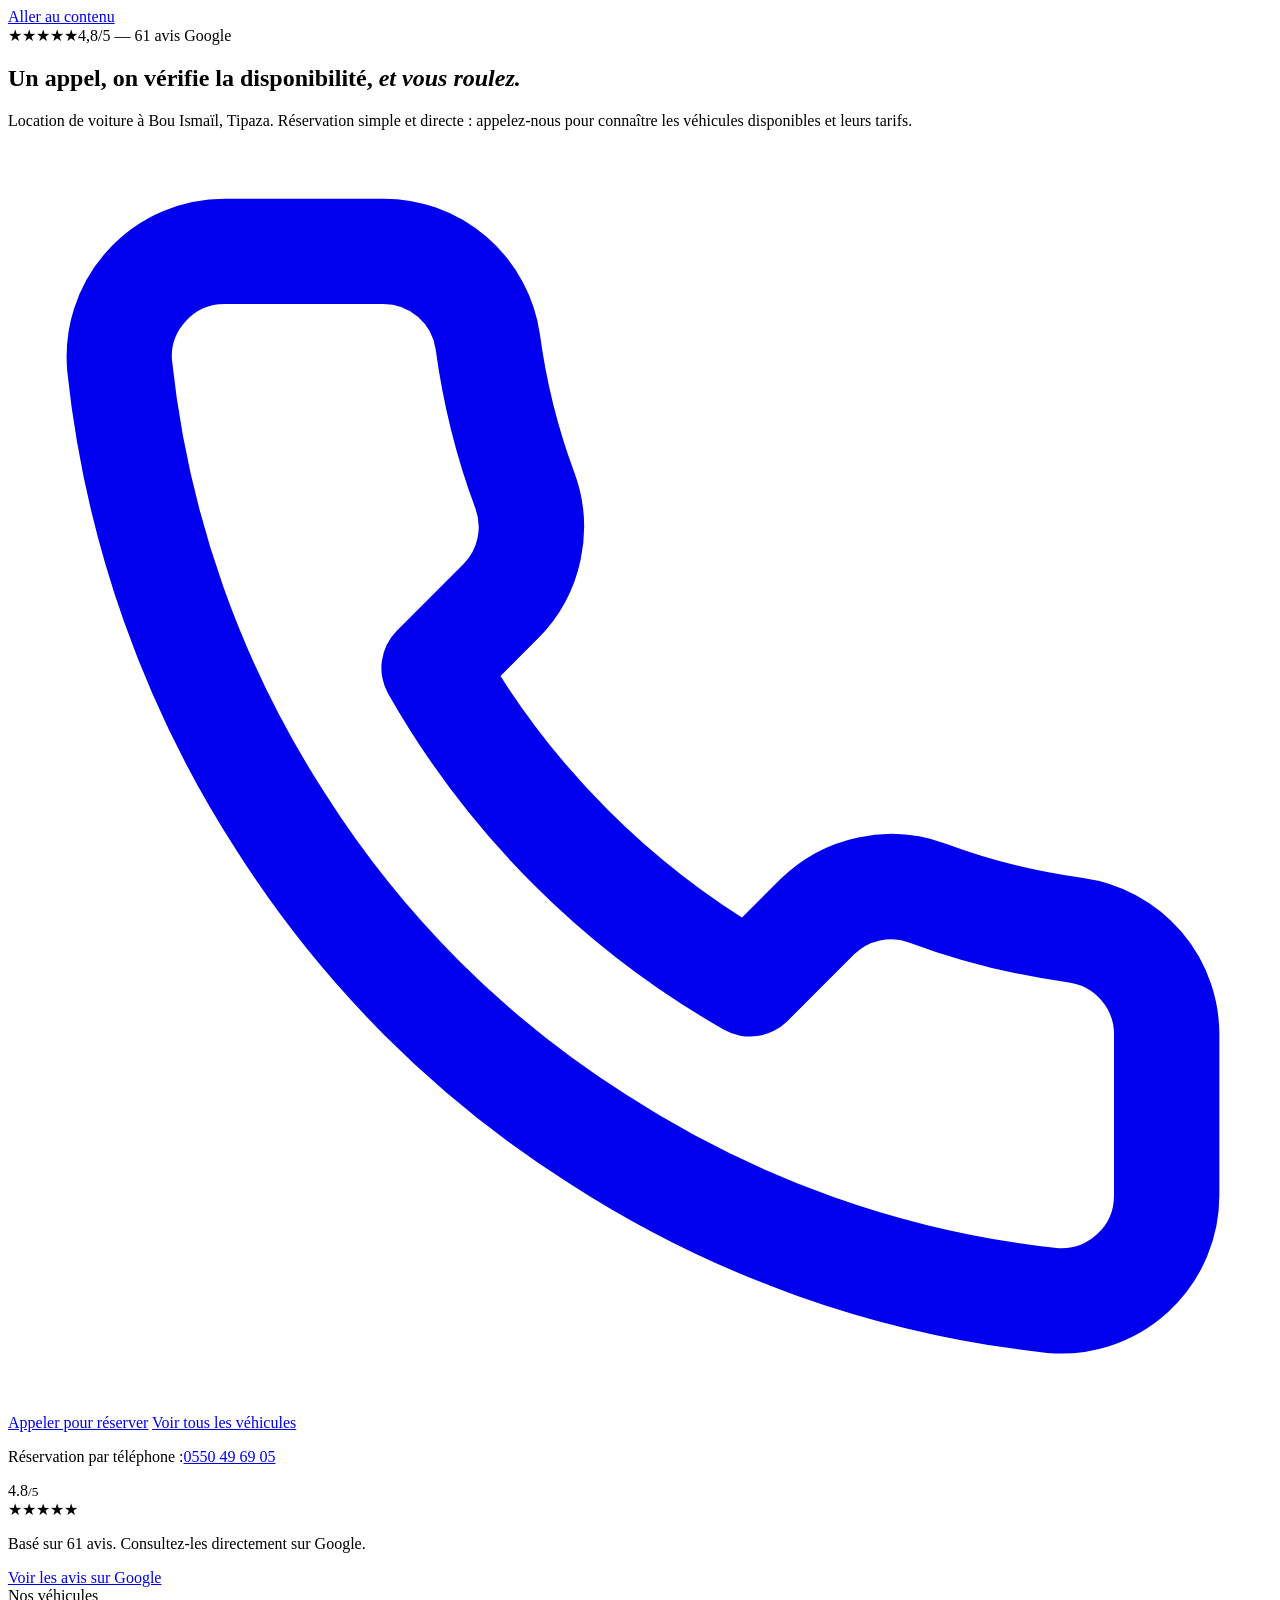
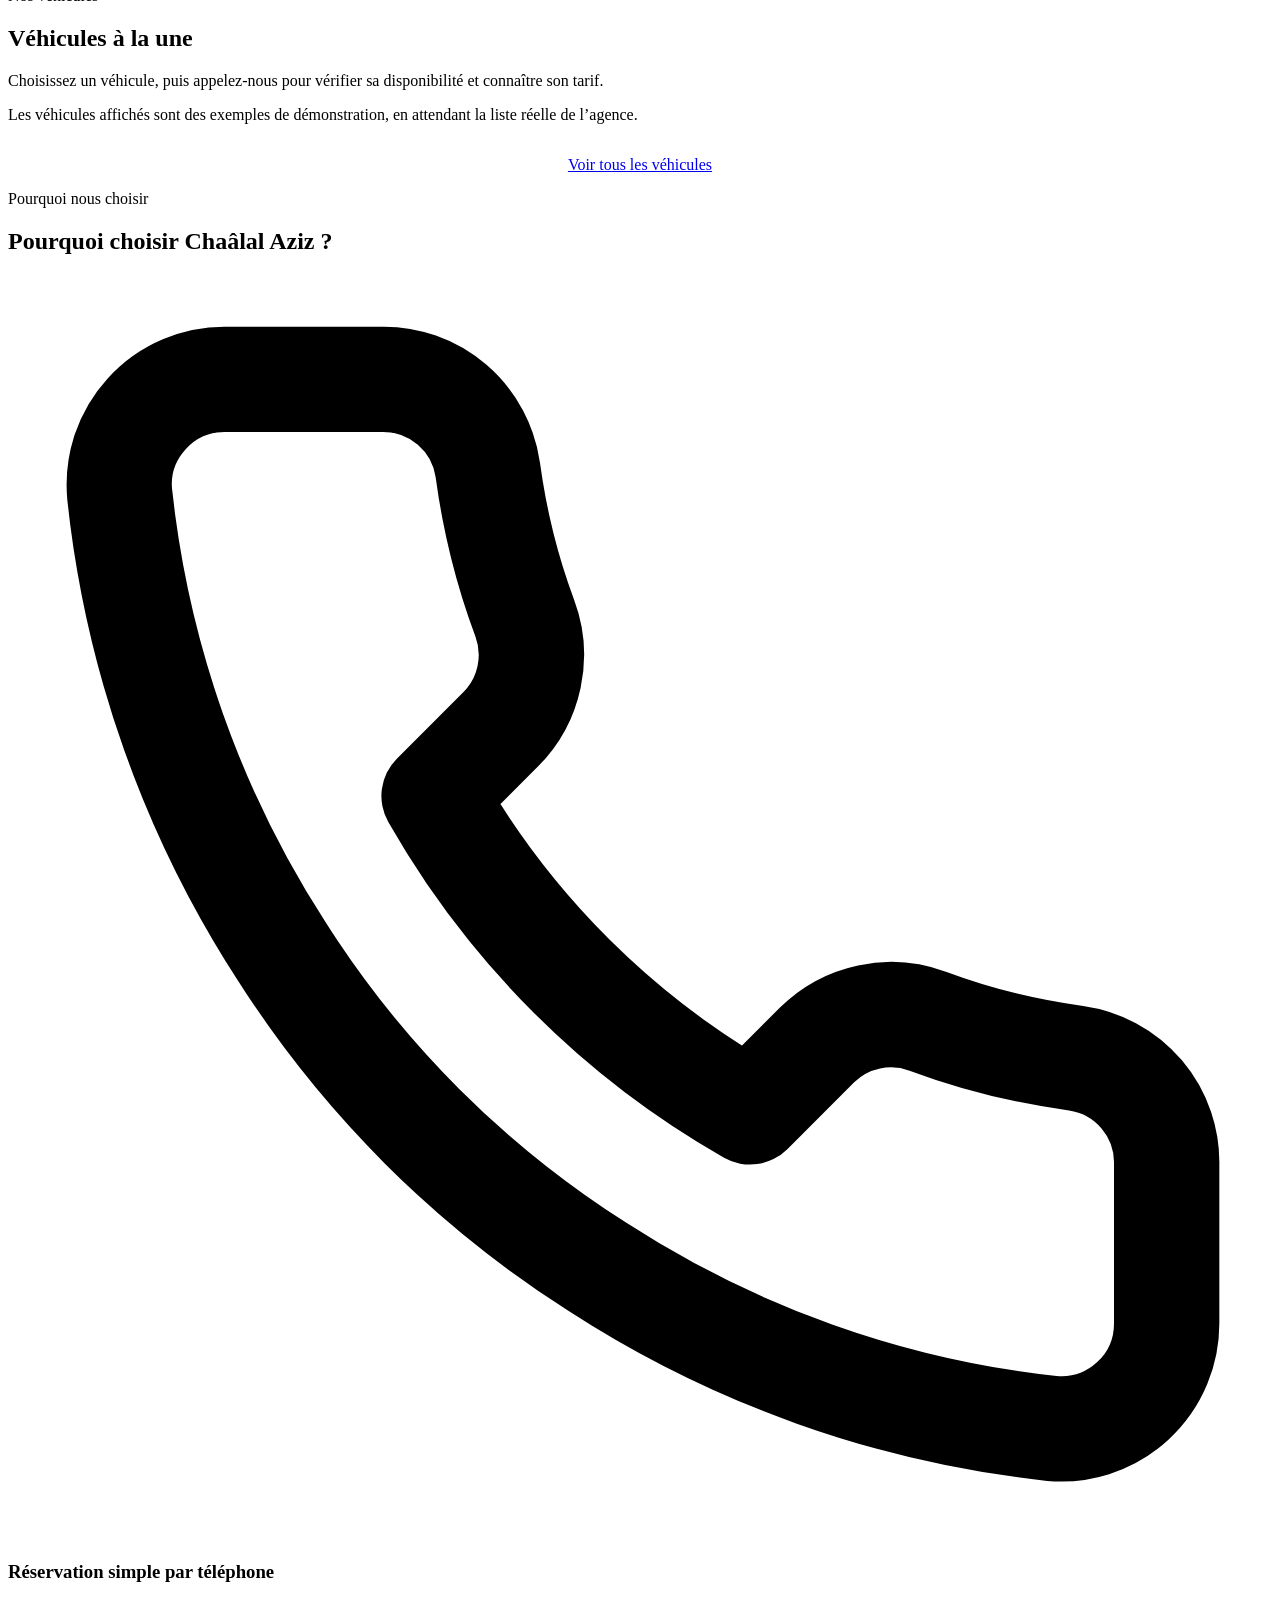
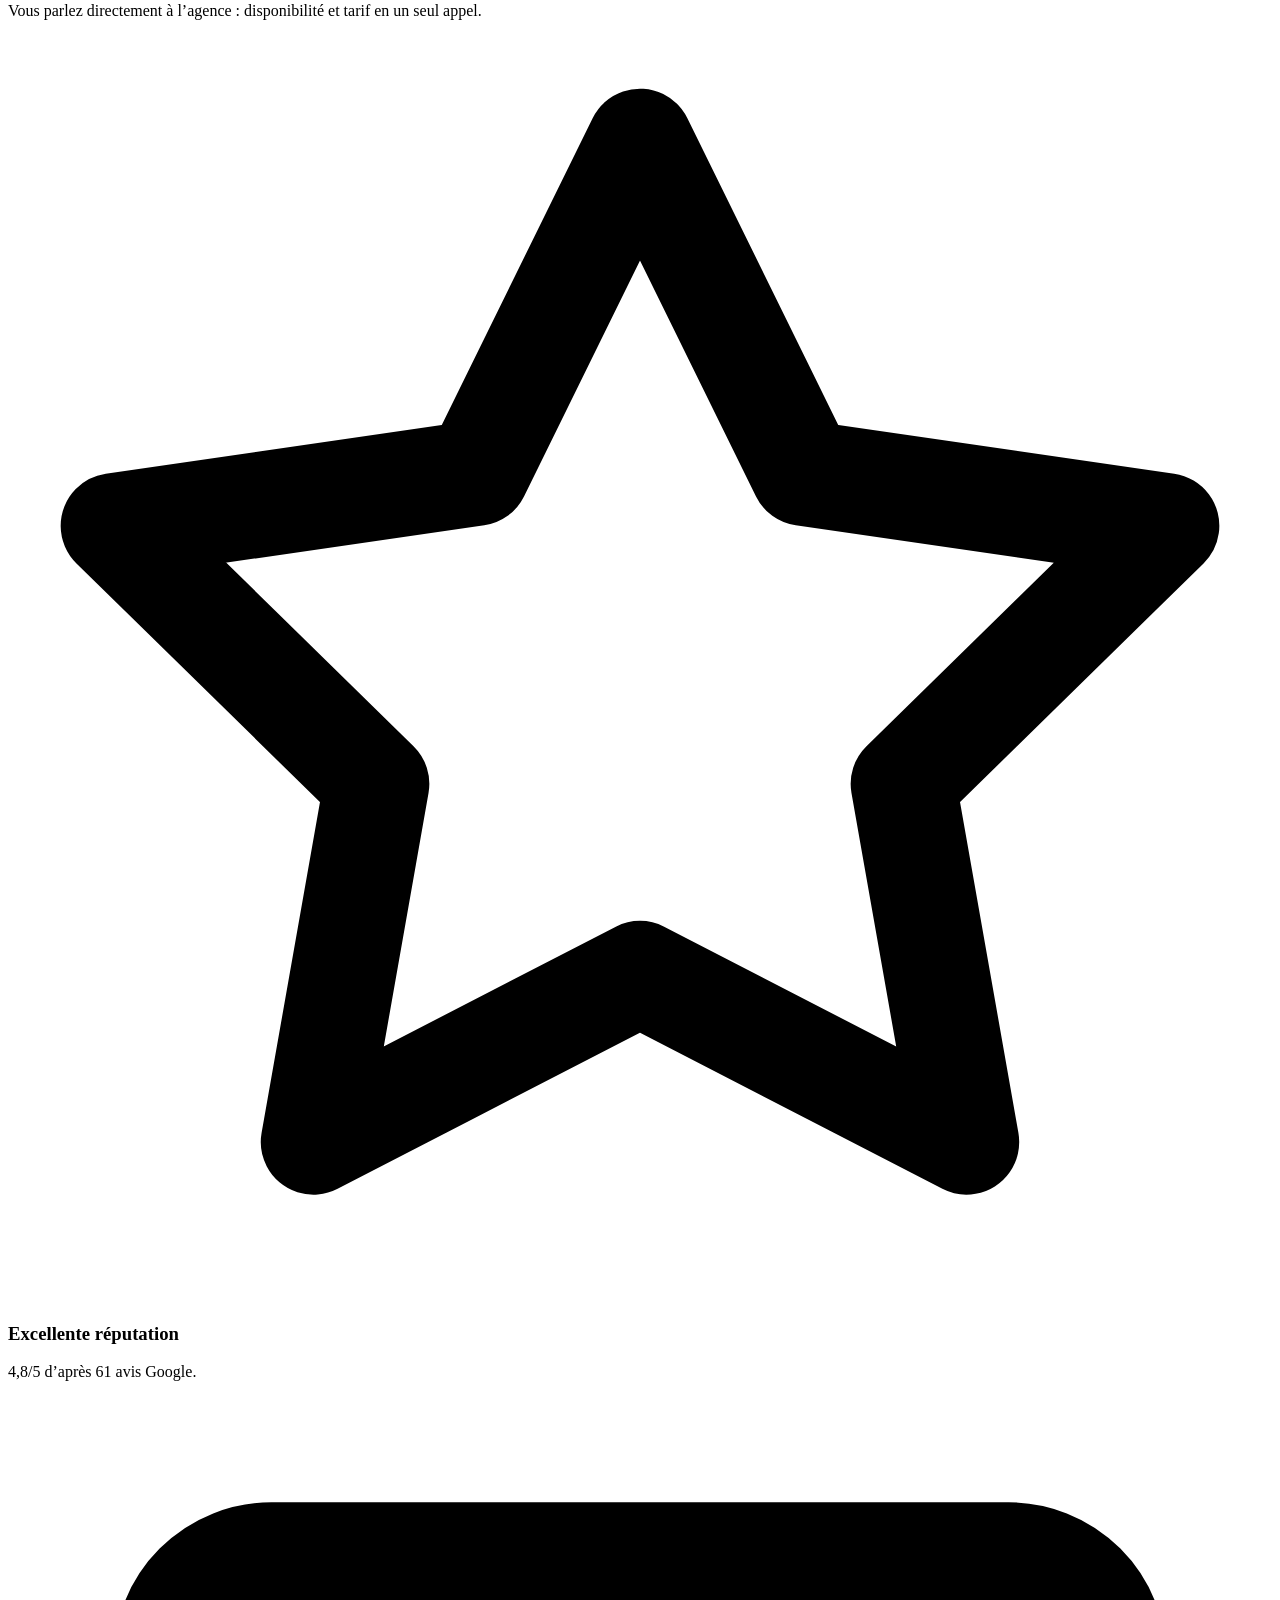
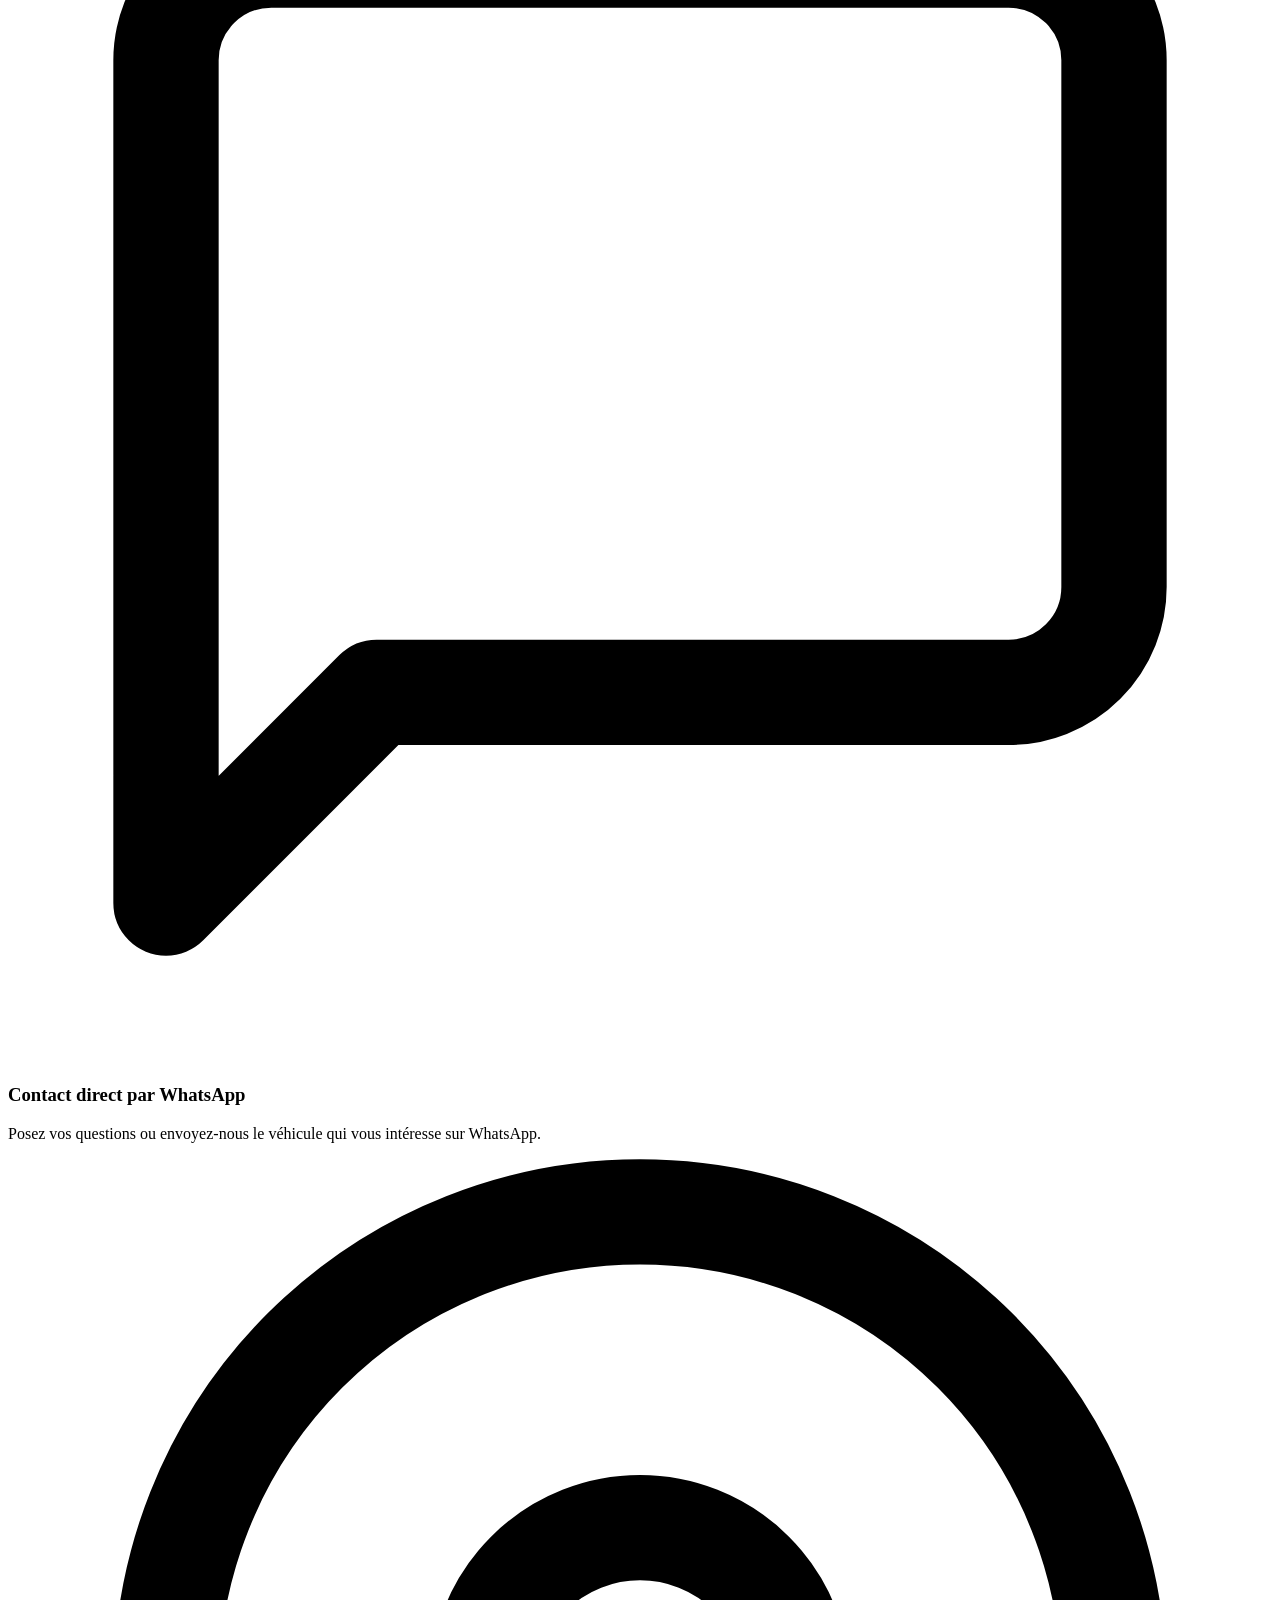
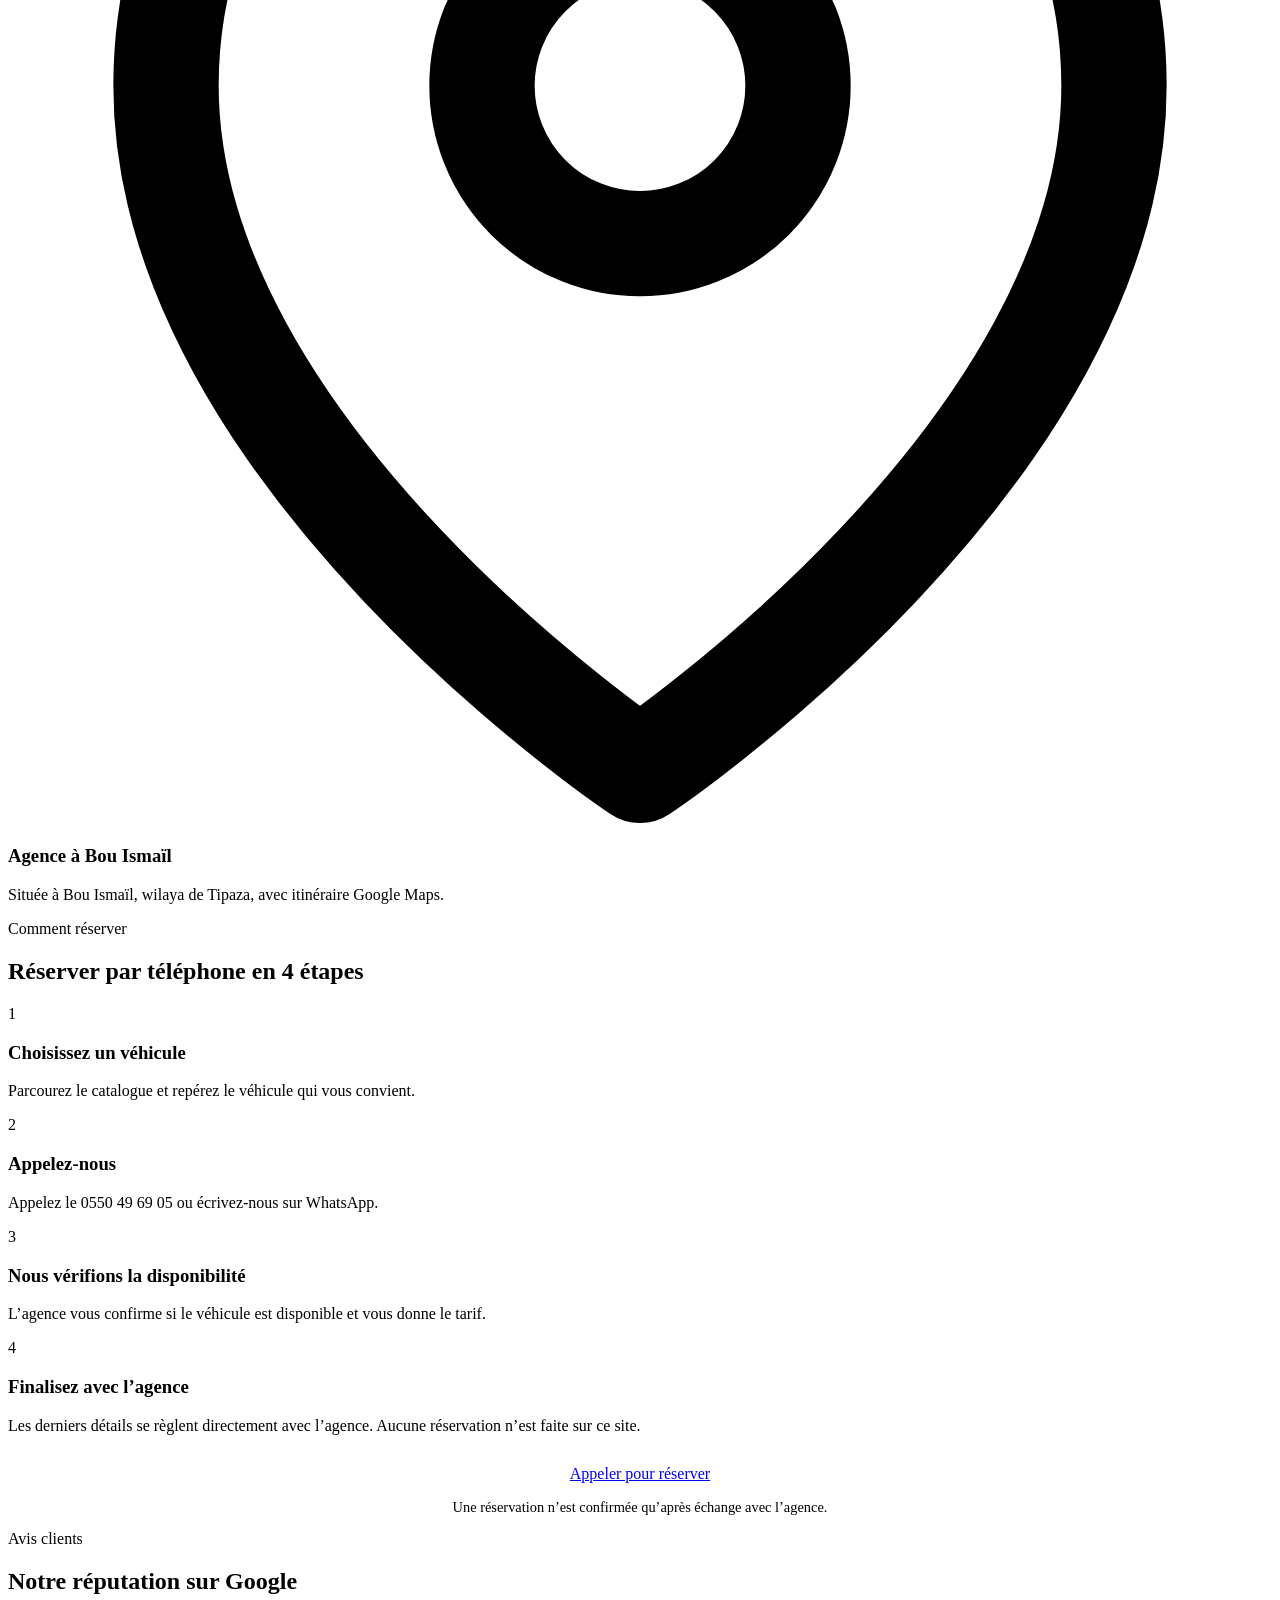
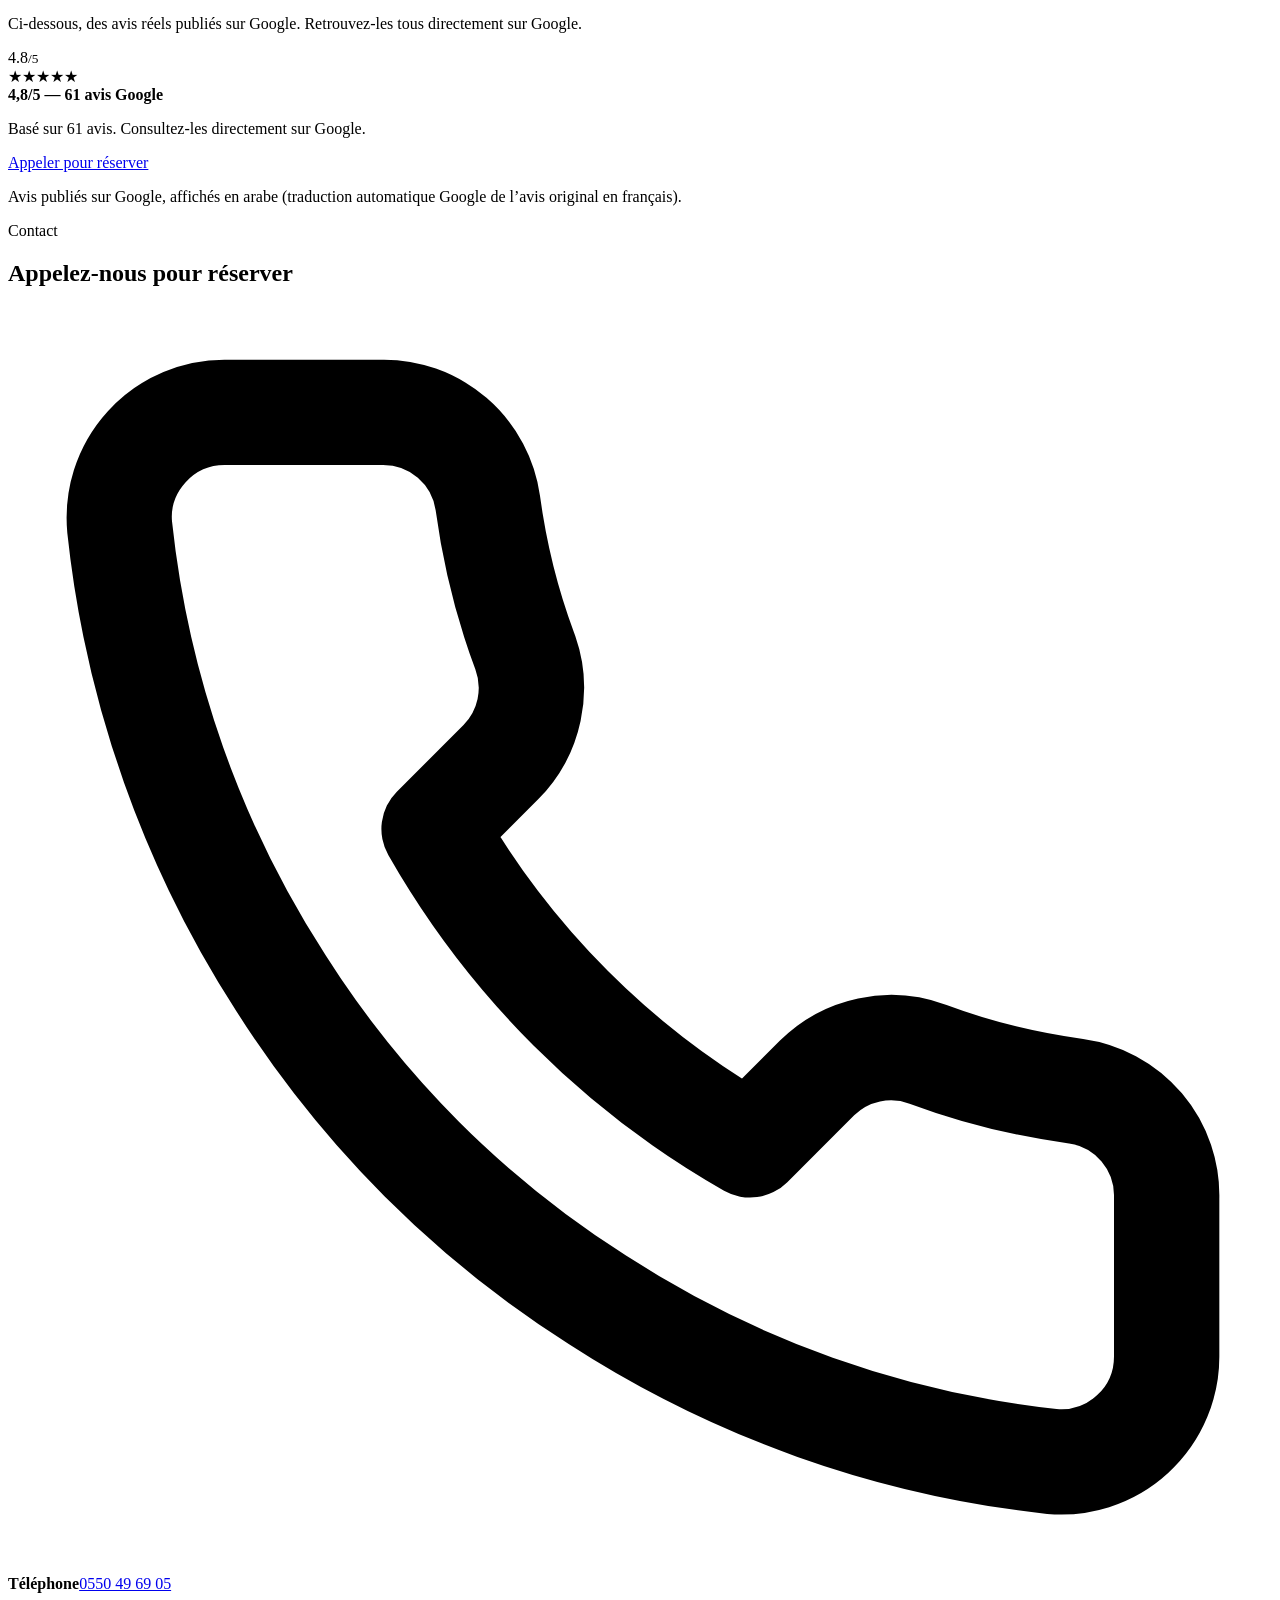
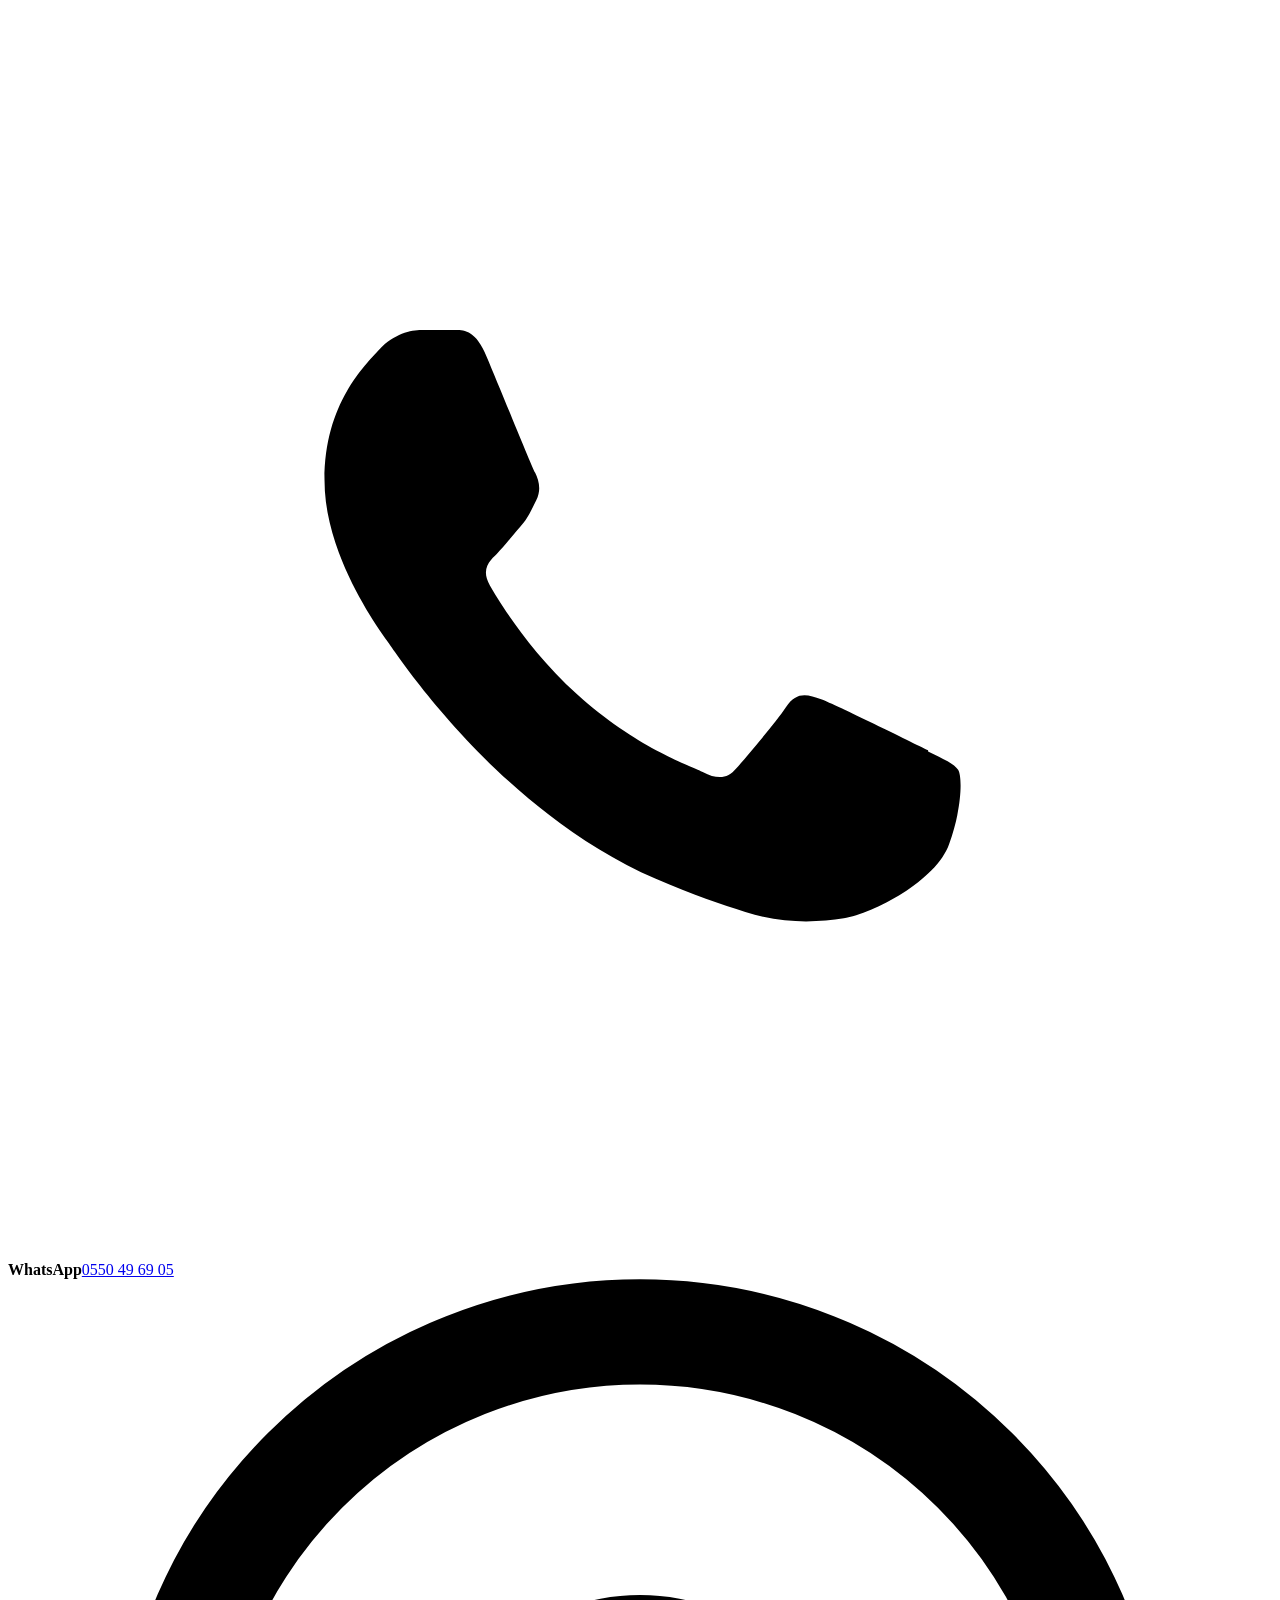
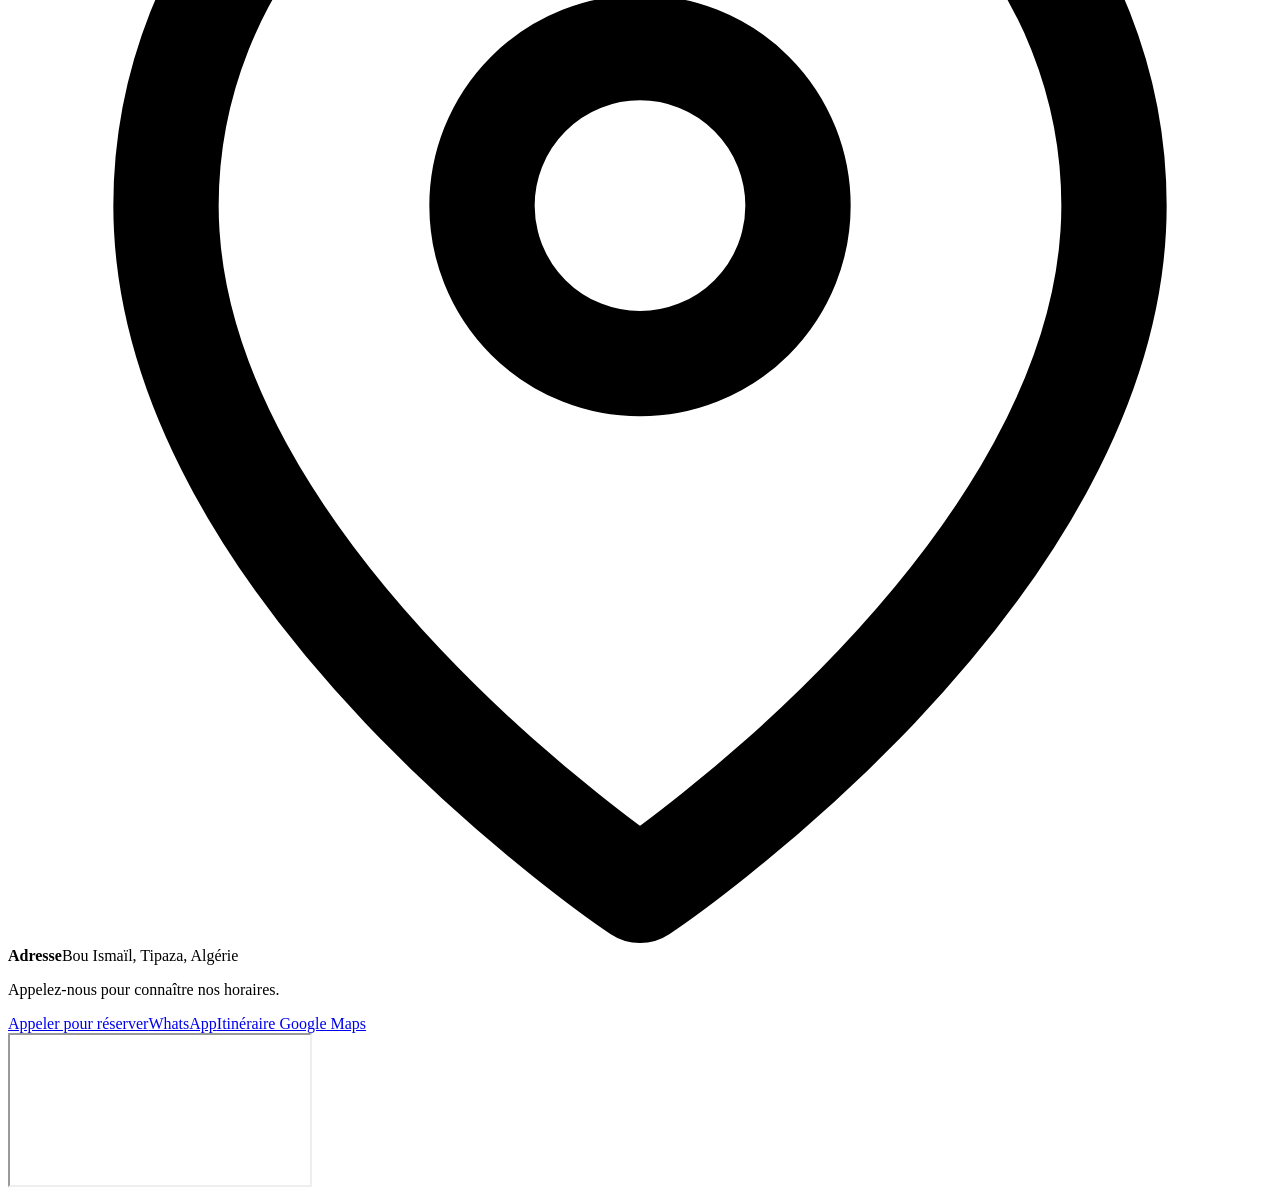
==== index.html @ 6ba371c6 "Add files via upload" ====
<!DOCTYPE html>
<html lang="fr" dir="ltr">
<head>
<meta charset="UTF-8">
<meta name="viewport" content="width=device-width, initial-scale=1, viewport-fit=cover">
<title>Location de voiture à Bou Ismaïl, Tipaza — Chaâlal Aziz</title>
<meta name="description" content="Chaâlal Aziz, location de voiture à Bou Ismaïl (Tipaza). Réservation par téléphone au 0550 49 69 05. Note Google 4,8/5 sur 61 avis.">
<meta name="theme-color" content="#071D35">
<link rel="icon" type="image/png" href="assets/favicon.png">
<link rel="canonical" href="https://REPLACE-WITH-YOUR-DOMAIN/">
<meta property="og:type" content="website">
<meta property="og:locale" content="fr_DZ">
<meta property="og:title" content="Chaâlal Aziz — Location de voiture à Bou Ismaïl, Tipaza">
<meta property="og:description" content="Appelez le 0550 49 69 05 pour vérifier la disponibilité et le tarif. Note Google 4,8/5 (61 avis).">
<meta property="og:image" content="https://REPLACE-WITH-YOUR-DOMAIN/assets/logo.png">
<meta property="og:url" content="https://REPLACE-WITH-YOUR-DOMAIN/">
<meta name="twitter:card" content="summary_large_image">
<link rel="preconnect" href="https://fonts.googleapis.com"><link rel="preconnect" href="https://fonts.gstatic.com" crossorigin>
<link href="https://fonts.googleapis.com/css2?family=Inter:wght@400;500;600;700;800&family=Noto+Kufi+Arabic:wght@400;600;700;800&display=swap" rel="stylesheet">
<link rel="stylesheet" href="css/style.css">
<script type="application/ld+json">
{"@context":"https://schema.org","@type":"AutoRental","name":"Location de voiture Chaâlal Aziz","telephone":"+213550496905",
 "address":{"@type":"PostalAddress","addressLocality":"Bou Ismaïl","addressRegion":"Tipaza","addressCountry":"DZ"},
 "aggregateRating":{"@type":"AggregateRating","ratingValue":"4.8","reviewCount":"61","bestRating":"5"},
 "areaServed":["Bou Ismaïl","Tipaza"]}
</script>
</head>
<body data-page="home">
<a class="skip" href="#main" data-i18n="skip">Aller au contenu</a>
<div id="site-header"></div>
<main id="main">

<section class="hero" id="accueil">
  <div class="hero-bg"></div>
  <div class="container hero-inner">
    <div>
      <div class="hero-badge"><span class="stars" aria-hidden="true">★★★★★</span><span data-i18n="hero.badge">4,8/5 — 61 avis Google</span></div>
      <h1><span data-i18n="hero.h1a">Un appel, on vérifie la disponibilité,</span> <em data-i18n="hero.h1b">et vous roulez.</em></h1>
      <p class="lead" data-i18n="hero.lead">Location de voiture à Bou Ismaïl, Tipaza. Réservation simple et directe : appelez-nous pour connaître les véhicules disponibles et leurs tarifs.</p>
      <div class="hero-actions">
        <a class="btn btn-call btn-lg" id="heroCall" href="tel:+213550496905"><svg viewBox="0 0 24 24" fill="none" stroke="currentColor" stroke-width="2" stroke-linecap="round" stroke-linejoin="round" aria-hidden="true"><path d="M22 16.92v3a2 2 0 0 1-2.18 2 19.79 19.79 0 0 1-8.63-3.07 19.5 19.5 0 0 1-6-6A19.79 19.79 0 0 1 2.12 4.18 2 2 0 0 1 4.11 2h3a2 2 0 0 1 2 1.72c.13.96.36 1.9.7 2.81a2 2 0 0 1-.45 2.11L8.09 9.91a16 16 0 0 0 6 6l1.27-1.27a2 2 0 0 1 2.11-.45c.91.34 1.85.57 2.81.7A2 2 0 0 1 22 16.92z"/></svg><span data-i18n="cta.call">Appeler pour réserver</span></a>
        <a class="btn btn-outline-light btn-lg" href="catalogue.html" data-i18n="cta.allVehicles">Voir tous les véhicules</a>
      </div>
      <p class="hero-phone"><span data-i18n="hero.phone">Réservation par téléphone :</span><a href="tel:+213550496905" dir="ltr">0550 49 69 05</a></p>
    </div>
    <aside class="hero-card" aria-label="Google">
      <div class="big" dir="ltr">4.8<small>/5</small></div>
      <div class="stars" aria-hidden="true">★★★★★</div>
      <p data-i18n="hero.card.p">Basé sur 61 avis. Consultez-les directement sur Google.</p>
      <a class="btn btn-outline-light" id="rep-link" href="#" target="_blank" rel="noopener" data-i18n="cta.reviewsGoogle">Voir les avis sur Google</a>
    </aside>
  </div>
  <div class="hero-stripe"></div>
</section>

<section class="block" id="vehicules">
  <div class="container">
    <div class="sec-head"><div class="eyebrow" data-i18n="feat.eyebrow">Nos véhicules</div>
      <h2 data-i18n="feat.h2">Véhicules à la une</h2>
      <p data-i18n="feat.p">Choisissez un véhicule, puis appelez-nous pour vérifier sa disponibilité et connaître son tarif.</p></div>
    <p class="call-note" data-i18n="feat.demo">Les véhicules affichés sont des exemples de démonstration, en attendant la liste réelle de l’agence.</p>
    <div class="grid-v" id="featuredGrid"></div>
    <p style="text-align:center;margin-top:32px"><a class="btn btn-outline btn-lg" href="catalogue.html" data-i18n="cta.allVehicles">Voir tous les véhicules</a></p>
  </div>
</section>

<section class="block alt" id="pourquoi">
  <div class="container">
    <div class="sec-head center"><div class="eyebrow" data-i18n="why.eyebrow">Pourquoi nous choisir</div><h2 data-i18n="why.h2">Pourquoi choisir Chaâlal Aziz ?</h2></div>
    <div class="why-grid">
      <div class="card"><div class="ico"><svg viewBox="0 0 24 24" fill="none" stroke="currentColor" stroke-width="2" stroke-linecap="round" stroke-linejoin="round" aria-hidden="true"><path d="M22 16.92v3a2 2 0 0 1-2.18 2 19.79 19.79 0 0 1-8.63-3.07 19.5 19.5 0 0 1-6-6A19.79 19.79 0 0 1 2.12 4.18 2 2 0 0 1 4.11 2h3a2 2 0 0 1 2 1.72c.13.96.36 1.9.7 2.81a2 2 0 0 1-.45 2.11L8.09 9.91a16 16 0 0 0 6 6l1.27-1.27a2 2 0 0 1 2.11-.45c.91.34 1.85.57 2.81.7A2 2 0 0 1 22 16.92z"/></svg></div><h3 data-i18n="why.1.t">Réservation simple par téléphone</h3><p data-i18n="why.1.p">Vous parlez directement à l’agence : disponibilité et tarif en un seul appel.</p></div>
      <div class="card"><div class="ico"><svg viewBox="0 0 24 24" fill="none" stroke="currentColor" stroke-width="2" stroke-linecap="round" stroke-linejoin="round" aria-hidden="true"><path d="m12 2 3.1 6.3 6.9 1-5 4.9 1.2 6.8L12 17.8 5.8 21l1.2-6.8-5-4.9 6.9-1z"/></svg></div><h3 data-i18n="why.2.t">Excellente réputation</h3><p data-i18n="why.2.p">4,8/5 d’après 61 avis Google.</p></div>
      <div class="card"><div class="ico"><svg viewBox="0 0 24 24" fill="none" stroke="currentColor" stroke-width="2" stroke-linecap="round" stroke-linejoin="round" aria-hidden="true"><path d="M21 15a2 2 0 0 1-2 2H7l-4 4V5a2 2 0 0 1 2-2h14a2 2 0 0 1 2 2z"/></svg></div><h3 data-i18n="why.3.t">Contact direct par WhatsApp</h3><p data-i18n="why.3.p">Posez vos questions ou envoyez-nous le véhicule qui vous intéresse sur WhatsApp.</p></div>
      <div class="card"><div class="ico"><svg viewBox="0 0 24 24" fill="none" stroke="currentColor" stroke-width="2" stroke-linecap="round" stroke-linejoin="round" aria-hidden="true"><path d="M21 10c0 7-9 13-9 13S3 17 3 10a9 9 0 0 1 18 0z"/><circle cx="12" cy="10" r="3"/></svg></div><h3 data-i18n="why.4.t">Agence à Bou Ismaïl</h3><p data-i18n="why.4.p">Située à Bou Ismaïl, wilaya de Tipaza, avec itinéraire Google Maps.</p></div>
    </div>
  </div>
</section>

<section class="block" id="reservation">
  <div class="container">
    <div class="sec-head center"><div class="eyebrow" data-i18n="how.eyebrow">Comment réserver</div><h2 data-i18n="how.h2">Réserver par téléphone en 4 étapes</h2></div>
    <div class="steps">
      <div class="card"><div class="step-num">1</div><h3 data-i18n="how.1.t">Choisissez un véhicule</h3><p data-i18n="how.1.p">Parcourez le catalogue et repérez le véhicule qui vous convient.</p></div>
      <div class="card"><div class="step-num">2</div><h3 data-i18n="how.2.t">Appelez-nous</h3><p data-i18n="how.2.p">Appelez le 0550 49 69 05 ou écrivez-nous sur WhatsApp.</p></div>
      <div class="card"><div class="step-num">3</div><h3 data-i18n="how.3.t">Nous vérifions la disponibilité</h3><p data-i18n="how.3.p">L’agence vous confirme si le véhicule est disponible et vous donne le tarif.</p></div>
      <div class="card"><div class="step-num">4</div><h3 data-i18n="how.4.t">Finalisez avec l’agence</h3><p data-i18n="how.4.p">Les derniers détails se règlent directement avec l’agence. Aucune réservation n’est faite sur ce site.</p></div>
    </div>
    <p style="text-align:center;margin-top:30px"><a class="btn btn-call btn-lg" id="cardCall" href="tel:+213550496905" data-i18n="cta.call">Appeler pour réserver</a></p>
    <p style="text-align:center;margin-top:12px;color:var(--muted);font-size:.9rem" data-i18n="how.note">Une réservation n’est confirmée qu’après échange avec l’agence.</p>
  </div>
</section>

<section class="block alt" id="avis">
  <div class="container">
    <div class="sec-head center"><div class="eyebrow" data-i18n="rev.eyebrow">Avis clients</div><h2 data-i18n="rev.h2">Notre réputation sur Google</h2>
      <p data-i18n="rev.p">Ci-dessous, des avis réels publiés sur Google. Retrouvez-les tous directement sur Google.</p></div>
    <div class="rep">
      <div><div class="big" dir="ltr">4.8<small>/5</small></div><div class="stars" aria-hidden="true">★★★★★</div></div>
      <div><strong data-i18n="hero.badge">4,8/5 — 61 avis Google</strong>
        <p data-i18n="hero.card.p">Basé sur 61 avis. Consultez-les directement sur Google.</p>
        <div style="display:flex;gap:12px;flex-wrap:wrap"><a class="btn btn-call" id="repCall" href="tel:+213550496905" data-i18n="cta.call">Appeler pour réserver</a></div></div>
    </div>
    <div class="reviews" id="reviewsGrid"></div>
    <p class="rev-note" data-i18n="rev.note">Avis publiés sur Google, affichés en arabe (traduction automatique Google de l’avis original en français).</p>
  </div>
</section>

<section class="block alt" id="contact">
  <div class="container">
    <div class="sec-head"><div class="eyebrow" data-i18n="con.eyebrow">Contact</div><h2 data-i18n="con.h2">Appelez-nous pour réserver</h2></div>
    <div class="contact-grid">
      <div>
        <div class="c-item"><span class="ico"><svg viewBox="0 0 24 24" fill="none" stroke="currentColor" stroke-width="2" stroke-linecap="round" stroke-linejoin="round" aria-hidden="true"><path d="M22 16.92v3a2 2 0 0 1-2.18 2 19.79 19.79 0 0 1-8.63-3.07 19.5 19.5 0 0 1-6-6A19.79 19.79 0 0 1 2.12 4.18 2 2 0 0 1 4.11 2h3a2 2 0 0 1 2 1.72c.13.96.36 1.9.7 2.81a2 2 0 0 1-.45 2.11L8.09 9.91a16 16 0 0 0 6 6l1.27-1.27a2 2 0 0 1 2.11-.45c.91.34 1.85.57 2.81.7A2 2 0 0 1 22 16.92z"/></svg></span><div><b data-i18n="con.phone">Téléphone</b><a id="c-phone" href="tel:+213550496905" dir="ltr">0550 49 69 05</a></div></div>
        <div class="c-item"><span class="ico" style="background:var(--wa)"><svg viewBox="0 0 24 24" fill="currentColor" aria-hidden="true"><path d="M17.47 14.38c-.3-.15-1.76-.87-2.03-.97-.27-.1-.47-.15-.67.15-.2.3-.77.97-.94 1.16-.17.2-.35.22-.64.07-.3-.15-1.26-.46-2.39-1.48-.88-.79-1.48-1.76-1.65-2.06-.17-.3-.02-.46.13-.6.13-.13.3-.35.45-.52.15-.17.2-.3.3-.5.1-.2.05-.37-.02-.52-.08-.15-.67-1.61-.92-2.2-.24-.58-.49-.5-.67-.51h-.57c-.2 0-.52.07-.8.37-.27.3-1.04 1.02-1.04 2.48s1.07 2.88 1.21 3.08c.15.2 2.1 3.2 5.08 4.49.71.31 1.26.49 1.7.63.71.23 1.36.2 1.87.12.57-.09 1.76-.72 2-1.41.25-.69.25-1.29.17-1.41-.07-.12-.27-.2-.57-.35z"/></svg></span><div><b>WhatsApp</b><a id="c-wa" href="https://wa.me/213550496905" target="_blank" rel="noopener" dir="ltr">0550 49 69 05</a></div></div>
        <div class="c-item"><span class="ico"><svg viewBox="0 0 24 24" fill="none" stroke="currentColor" stroke-width="2" stroke-linecap="round" stroke-linejoin="round" aria-hidden="true"><path d="M21 10c0 7-9 13-9 13S3 17 3 10a9 9 0 0 1 18 0z"/><circle cx="12" cy="10" r="3"/></svg></span><div><b data-i18n="con.addr">Adresse</b><span id="c-addr">Bou Ismaïl, Tipaza, Algérie</span></div></div>
        <div class="c-item" id="c-hours-row" hidden><span class="ico"><svg viewBox="0 0 24 24" fill="none" stroke="currentColor" stroke-width="2" stroke-linecap="round" aria-hidden="true"><circle cx="12" cy="12" r="10"/><path d="M12 6v6l4 2"/></svg></span><div><b data-i18n="con.hours">Horaires</b><span id="c-hours"></span></div></div>
        <p id="c-hours-call" style="color:var(--muted)" data-i18n="con.hoursCall">Appelez-nous pour connaître nos horaires.</p>
        <div class="c-actions"><a class="btn btn-call btn-lg" id="contactCall" href="tel:+213550496905" data-i18n="cta.call">Appeler pour réserver</a><a class="btn btn-wa btn-lg" id="contactWa" href="https://wa.me/213550496905" target="_blank" rel="noopener">WhatsApp</a><a class="btn btn-outline" id="directions" href="#" target="_blank" rel="noopener" data-i18n="cta.directions">Itinéraire Google Maps</a></div>
      </div>
      <div class="map"><iframe id="mapFrame" title="Localisation — Chaâlal Aziz, Bou Ismaïl" data-i18n-attr="title:meta.mapTitle" loading="lazy" referrerpolicy="no-referrer-when-downgrade" src="about:blank"></iframe></div>
    </div>
  </div>
</section>
</main>
<div id="site-footer"></div>
<noscript><p style="padding:20px;text-align:center">Réservation par téléphone : <a href="tel:+213550496905">0550 49 69 05</a></p></noscript>
<script src="js/data.js"></script><script src="js/draft.js"></script><script src="js/ar-static.js"></script><script src="js/i18n.js"></script><script src="js/app.js"></script>
</body>
</html>
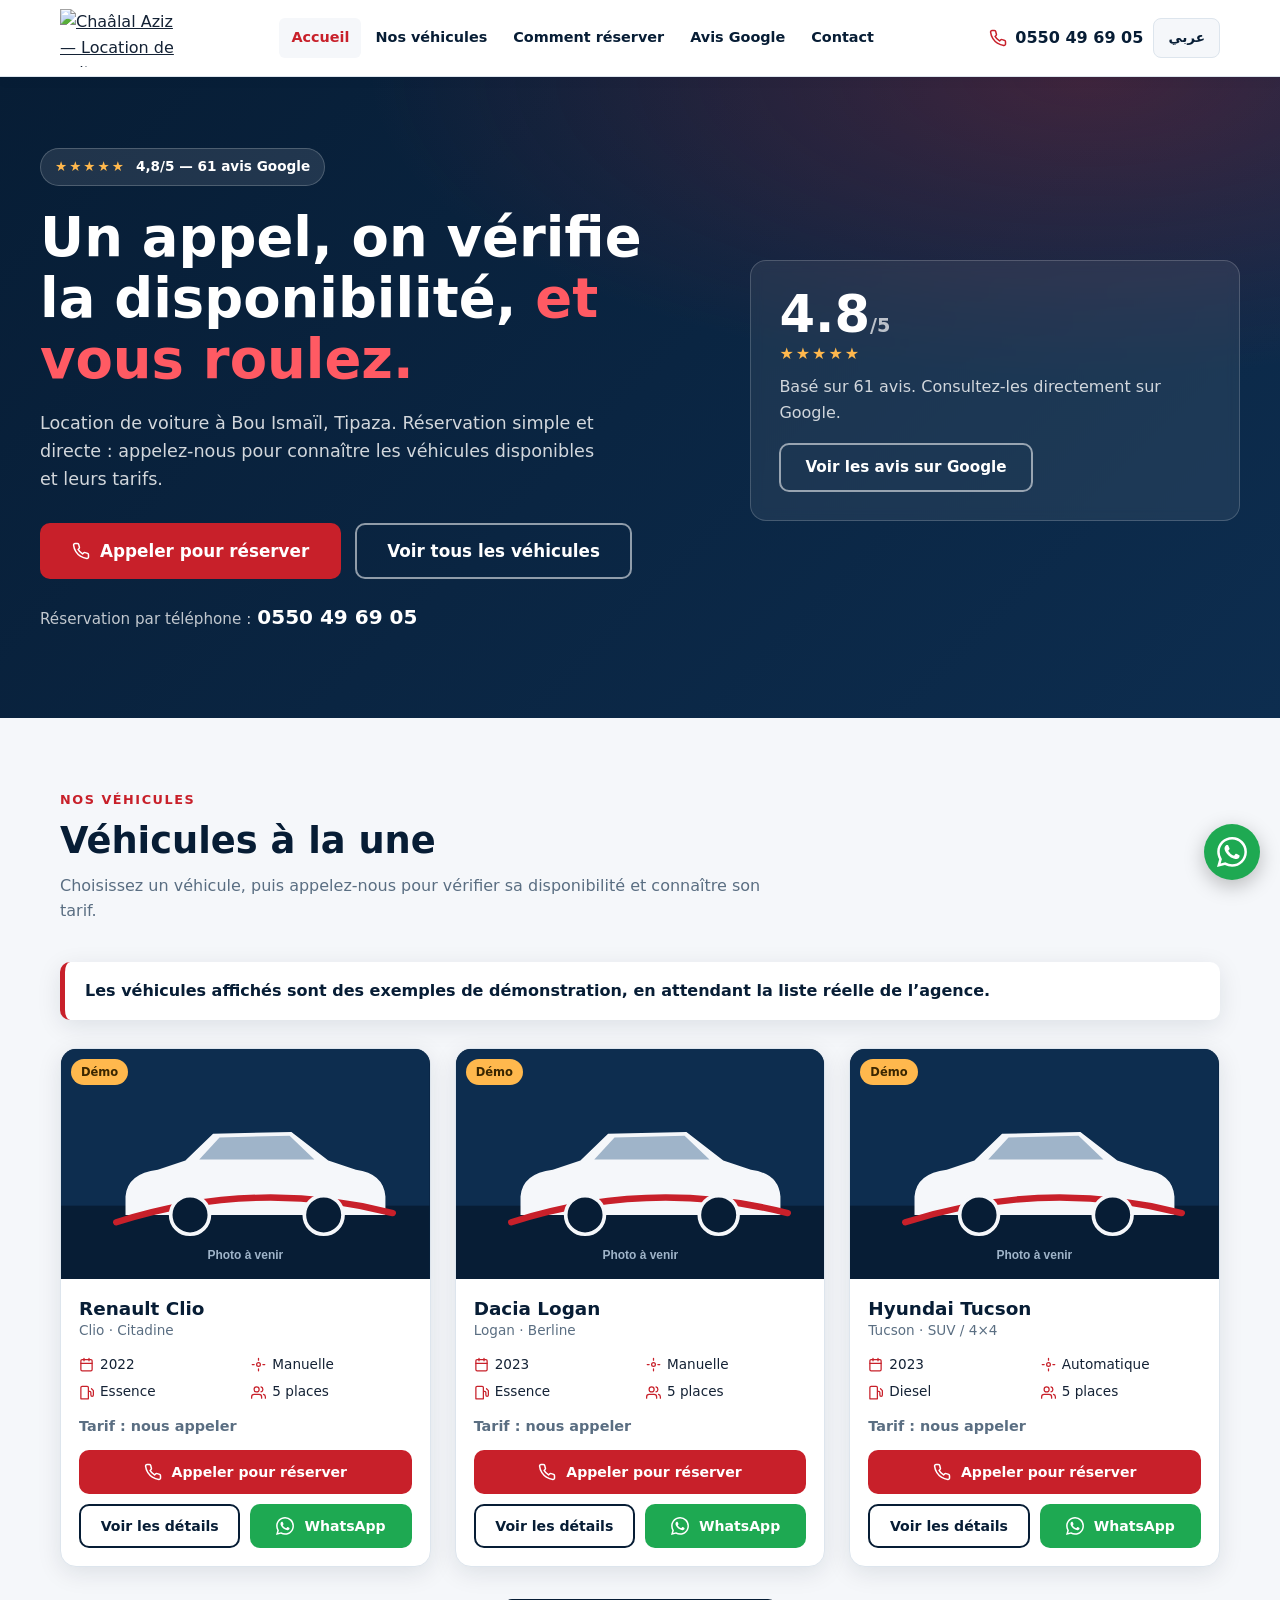
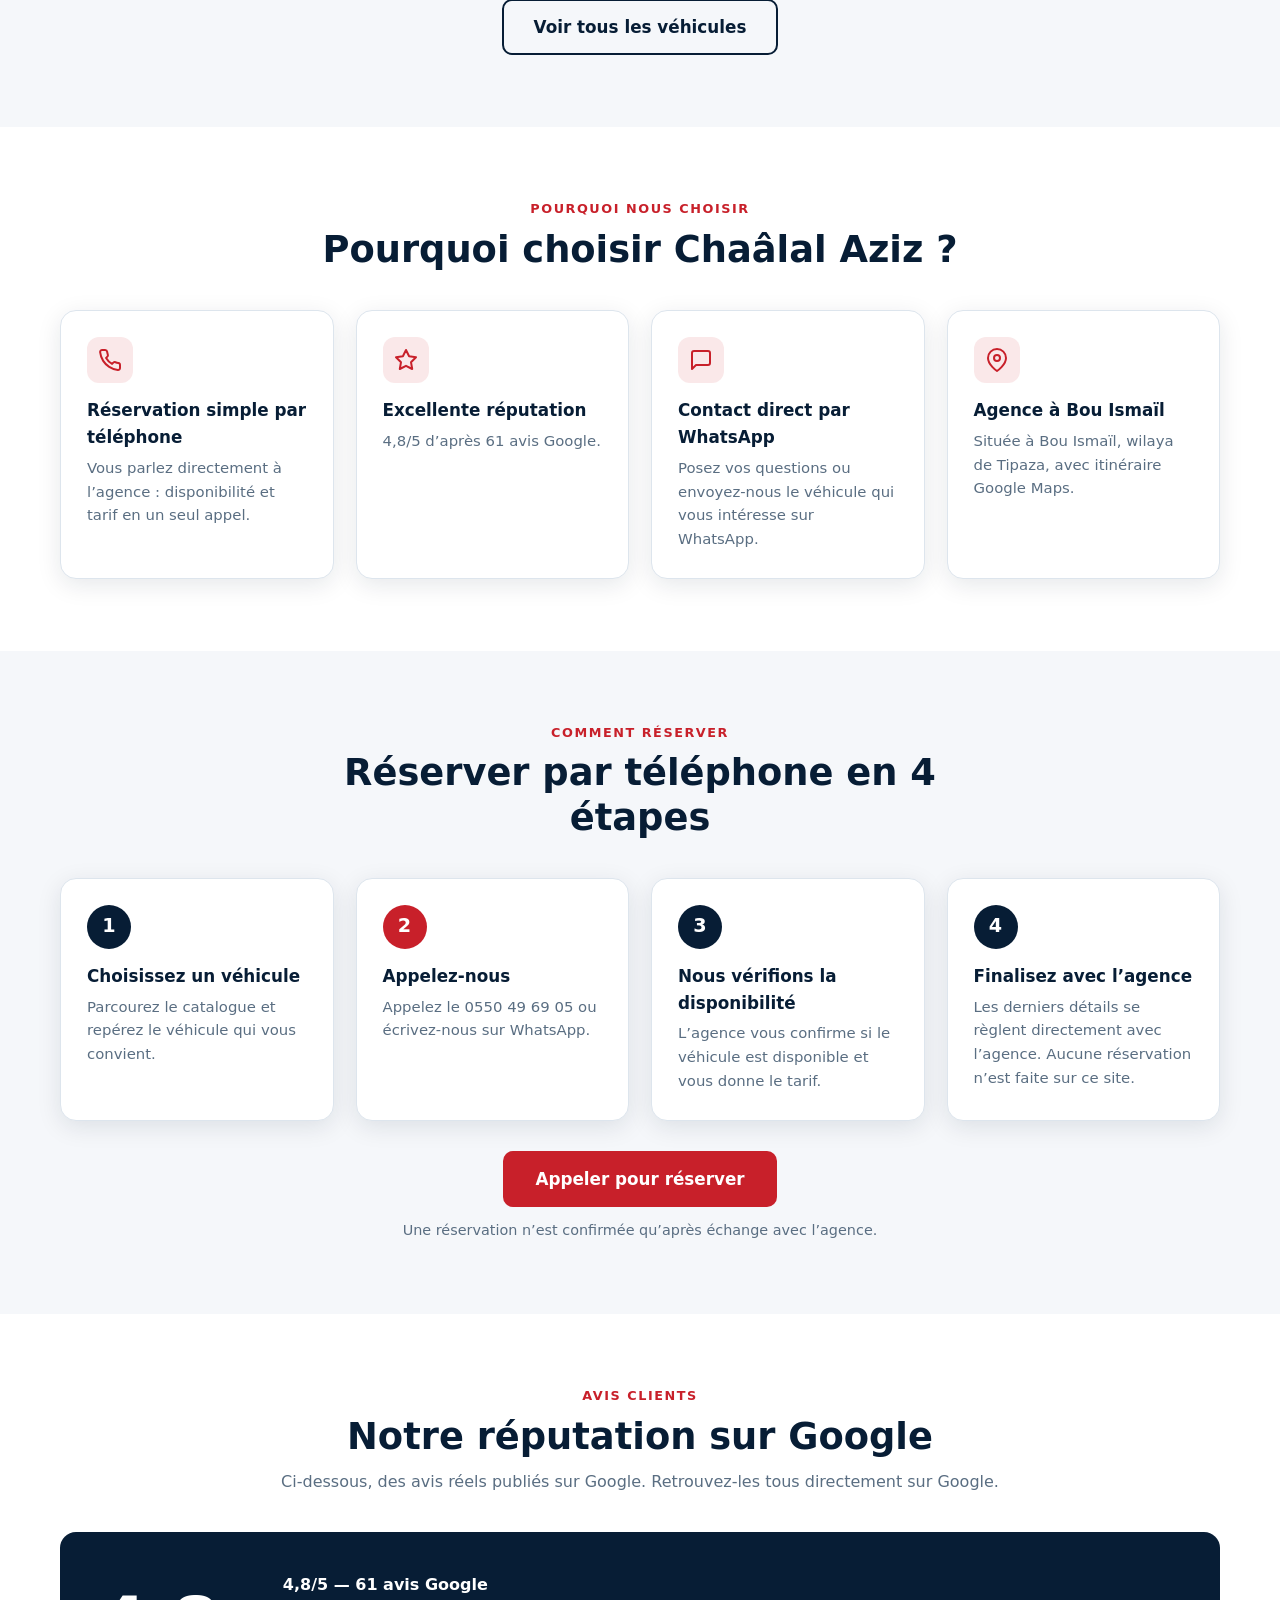
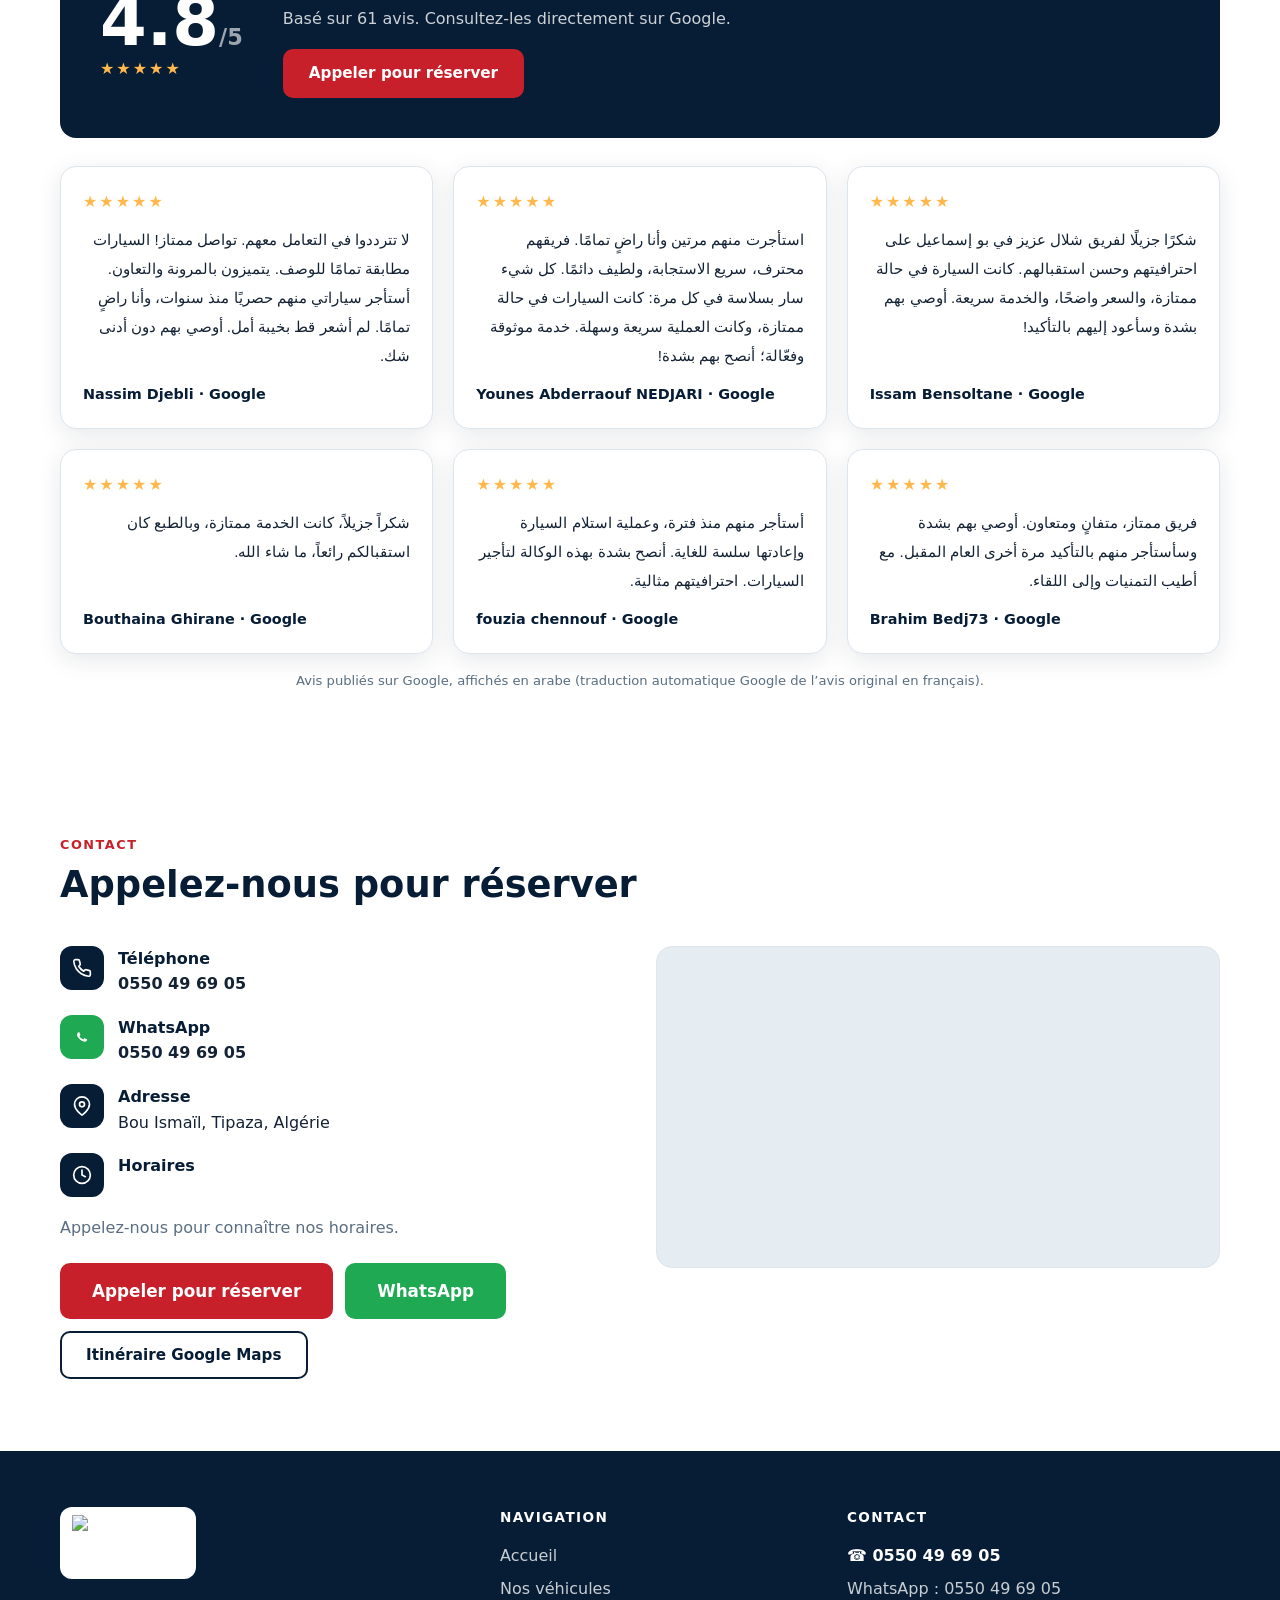
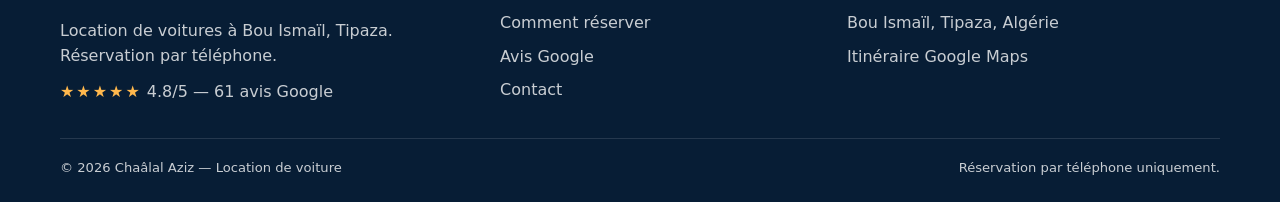
==== commit cd8a3116: "Improve responsive layout and fix static asset paths" ====
--- a/index.html
+++ b/index.html
@@ -6,7 +6,7 @@
 <title>Location de voiture à Bou Ismaïl, Tipaza — Chaâlal Aziz</title>
 <meta name="description" content="Chaâlal Aziz, location de voiture à Bou Ismaïl (Tipaza). Réservation par téléphone au 0550 49 69 05. Note Google 4,8/5 sur 61 avis.">
 <meta name="theme-color" content="#071D35">
-<link rel="icon" type="image/png" href="assets/favicon.png">
+<link rel="icon" type="image/png" href="favicon.png">
 <link rel="canonical" href="https://REPLACE-WITH-YOUR-DOMAIN/">
 <meta property="og:type" content="website">
 <meta property="og:locale" content="fr_DZ">
@@ -17,7 +17,7 @@
 <meta name="twitter:card" content="summary_large_image">
 <link rel="preconnect" href="https://fonts.googleapis.com"><link rel="preconnect" href="https://fonts.gstatic.com" crossorigin>
 <link href="https://fonts.googleapis.com/css2?family=Inter:wght@400;500;600;700;800&family=Noto+Kufi+Arabic:wght@400;600;700;800&display=swap" rel="stylesheet">
-<link rel="stylesheet" href="css/style.css">
+<link rel="stylesheet" href="style.css">
 <script type="application/ld+json">
 {"@context":"https://schema.org","@type":"AutoRental","name":"Location de voiture Chaâlal Aziz","telephone":"+213550496905",
  "address":{"@type":"PostalAddress","addressLocality":"Bou Ismaïl","addressRegion":"Tipaza","addressCountry":"DZ"},
@@ -124,6 +124,6 @@
 </main>
 <div id="site-footer"></div>
 <noscript><p style="padding:20px;text-align:center">Réservation par téléphone : <a href="tel:+213550496905">0550 49 69 05</a></p></noscript>
-<script src="js/data.js"></script><script src="js/draft.js"></script><script src="js/ar-static.js"></script><script src="js/i18n.js"></script><script src="js/app.js"></script>
+<script src="data.js"></script><script src="draft.js"></script><script src="ar-static.js"></script><script src="i18n.js"></script><script src="app.js"></script>
 </body>
 </html>
--- a/style.css
+++ b/style.css
@@ -0,0 +1,206 @@
+:root{
+  --navy:#071D35; --navy-2:#0D2D4F; --red:#C8202A; --red-dark:#A8181F; --white:#fff; --bg:#F5F7FA;
+  --text:#142235; --muted:#5A6E82; --border:#DDE5ED; --wa:#1EA952;
+  --shadow:0 6px 24px rgba(7,29,53,.10); --shadow-lg:0 18px 50px rgba(7,29,53,.18);
+  --r:10px; --r-lg:16px; --header-h:76px;
+}
+*,*::before,*::after{box-sizing:border-box;margin:0;padding:0}
+html{scroll-behavior:smooth;scroll-padding-top:calc(var(--header-h) + 12px);-webkit-text-size-adjust:100%}
+body{font-family:'Inter',system-ui,-apple-system,'Segoe UI',Roboto,sans-serif;background:var(--bg);color:var(--text);line-height:1.6;overflow-x:hidden}
+body.ar{font-family:'Noto Kufi Arabic','Inter',system-ui,sans-serif}
+img,svg{max-width:100%;display:block}
+a{color:inherit}
+.container{max-width:1200px;margin:0 auto;padding:0 20px}
+.sr-only{position:absolute;width:1px;height:1px;overflow:hidden;clip:rect(0,0,0,0);white-space:nowrap}
+.skip{position:absolute;inset-inline-start:8px;top:8px;transform:translateY(-300%);background:var(--navy);color:#fff;padding:10px 16px;border-radius:6px;z-index:2000}
+.skip:focus{transform:none}
+:focus-visible{outline:3px solid var(--red);outline-offset:2px}
+
+/* Buttons */
+.btn{display:inline-flex;align-items:center;justify-content:center;gap:10px;padding:13px 24px;border-radius:var(--r);font:inherit;font-weight:700;font-size:.95rem;text-decoration:none;border:2px solid transparent;cursor:pointer;transition:background .2s,transform .15s,color .2s,border-color .2s;line-height:1.2;text-align:center}
+.btn svg{width:18px;height:18px;flex-shrink:0}
+.btn-call{background:var(--red);color:#fff}.btn-call:hover{background:var(--red-dark);transform:translateY(-1px)}
+.btn-wa{background:var(--wa);color:#fff}.btn-wa:hover{background:#178a43;transform:translateY(-1px)}
+.btn-outline{background:transparent;color:var(--navy);border-color:var(--navy)}.btn-outline:hover{background:var(--navy);color:#fff}
+.btn-outline-light{background:transparent;color:#fff;border-color:rgba(255,255,255,.55)}.btn-outline-light:hover{background:#fff;color:var(--navy)}
+.btn-lg{padding:16px 30px;font-size:1.05rem}
+.btn-block{width:100%}
+
+/* Header (white, so the official logo shows exactly as supplied) */
+header.site-header{position:fixed;inset:0 0 auto 0;z-index:1000;background:#fff;border-bottom:1px solid var(--border);box-shadow:0 2px 12px rgba(7,29,53,.06)}
+.header-inner{display:flex;align-items:center;justify-content:space-between;height:var(--header-h);gap:20px}
+.logo-link{display:block;flex-shrink:0}
+.logo-link img{height:58px;width:auto}
+nav.main-nav{display:flex;align-items:center;gap:2px}
+nav.main-nav a{padding:8px 12px;border-radius:6px;text-decoration:none;font-size:.9rem;font-weight:600;color:var(--navy)}
+nav.main-nav a:hover,nav.main-nav a[aria-current="page"]{background:var(--bg);color:var(--red)}
+.header-actions{display:flex;align-items:center;gap:10px}
+.header-phone{display:flex;align-items:center;gap:8px;font-weight:800;color:var(--navy);text-decoration:none;white-space:nowrap}
+.header-phone svg{width:18px;height:18px;color:var(--red)}
+.btn-lang{background:var(--bg);border:1px solid var(--border);color:var(--navy);padding:8px 14px;border-radius:8px;font:inherit;font-weight:700;font-size:.85rem;cursor:pointer}
+.btn-lang:hover{border-color:var(--navy)}
+.menu-toggle{display:none;background:none;border:0;padding:8px;cursor:pointer;color:var(--navy)}
+.menu-toggle svg{width:28px;height:28px}
+.mobile-nav{display:none}
+
+main{padding-top:var(--header-h)}
+
+/* Hero */
+.hero{position:relative;background:var(--navy);color:#fff;overflow:hidden}
+.hero-bg{position:absolute;inset:0;background:radial-gradient(1200px 500px at 85% 0%,rgba(200,32,42,.28),transparent 60%),linear-gradient(135deg,#071D35 0%,#0D2D4F 100%)}
+.hero.has-photo .hero-bg{background-size:cover;background-position:center}
+.hero.has-photo::after{content:"";position:absolute;inset:0;background:linear-gradient(90deg,rgba(7,29,53,.92),rgba(7,29,53,.55))}
+.hero-inner{position:relative;z-index:2;display:grid;grid-template-columns:1.15fr .85fr;gap:48px;align-items:center;padding:72px 0 80px}
+.hero-badge{display:inline-flex;align-items:center;gap:10px;background:rgba(255,255,255,.1);border:1px solid rgba(255,255,255,.2);padding:7px 14px;border-radius:999px;font-size:.85rem;font-weight:600;margin-bottom:22px}
+.stars{color:#FFB84D;letter-spacing:2px}
+.hero h1{font-size:clamp(2rem,5vw,3.4rem);line-height:1.12;font-weight:800;margin-bottom:18px}
+.hero h1 em{font-style:normal;color:#ff5a63}
+.hero p.lead{font-size:1.1rem;color:rgba(255,255,255,.82);max-width:560px;margin-bottom:30px}
+.hero-actions{display:flex;flex-wrap:wrap;gap:14px}
+.hero-phone{margin-top:22px;font-size:.95rem;color:rgba(255,255,255,.75)}
+.hero-phone a{color:#fff;font-weight:800;font-size:1.25rem;text-decoration:none;margin-inline-start:6px}
+.hero-card{background:rgba(255,255,255,.07);border:1px solid rgba(255,255,255,.18);border-radius:var(--r-lg);padding:28px;backdrop-filter:blur(6px)}
+.hero-card .big{font-size:3.2rem;font-weight:800;line-height:1}
+.hero-card .big small{font-size:1.2rem;opacity:.7}
+.hero-card p{color:rgba(255,255,255,.8);margin-top:8px}
+.hero-card .btn{margin-top:18px}
+.hero-stripe{height:5px;background:linear-gradient(90deg,var(--red),var(--red-dark))}
+
+/* Sections */
+section.block{padding:72px 0}
+section.alt{background:#fff}
+.sec-head{max-width:720px;margin-bottom:38px}
+.sec-head.center{margin-inline:auto;text-align:center}
+.eyebrow{color:var(--red);font-weight:800;font-size:.8rem;letter-spacing:.12em;text-transform:uppercase;margin-bottom:8px}
+body.ar .eyebrow{letter-spacing:0}
+.sec-head h2{font-size:clamp(1.6rem,3.4vw,2.3rem);line-height:1.2;color:var(--navy);font-weight:800}
+.sec-head p{color:var(--muted);margin-top:10px}
+
+/* Vehicle cards */
+.grid-v{display:grid;grid-template-columns:repeat(auto-fill,minmax(290px,1fr));gap:24px}
+.v-card{background:#fff;border:1px solid var(--border);border-radius:var(--r-lg);overflow:hidden;display:flex;flex-direction:column;box-shadow:var(--shadow);transition:transform .2s,box-shadow .2s}
+.v-card:hover{transform:translateY(-3px);box-shadow:var(--shadow-lg)}
+.v-img{position:relative;aspect-ratio:16/10;background:var(--navy);overflow:hidden}
+.v-img img,.v-img svg{width:100%;height:100%;object-fit:cover}
+.v-badges{position:absolute;top:10px;inset-inline-start:10px;display:flex;gap:6px;flex-wrap:wrap}
+.badge{font-size:.72rem;font-weight:800;padding:4px 10px;border-radius:999px;background:#fff;color:var(--navy)}
+.badge.demo{background:#FFB84D;color:#3a2600}.badge.ok{background:#d9f4e3;color:#0d6b33}.badge.no{background:#fde0e2;color:var(--red-dark)}
+.v-body{padding:18px;display:flex;flex-direction:column;gap:12px;flex:1}
+.v-title{font-size:1.15rem;font-weight:800;color:var(--navy);line-height:1.25}
+.v-sub{font-size:.85rem;color:var(--muted)}
+.v-specs{display:grid;grid-template-columns:1fr 1fr;gap:6px 12px;font-size:.85rem;color:var(--text)}
+.v-specs span{display:flex;align-items:center;gap:6px}
+.v-specs svg{width:15px;height:15px;color:var(--red);flex-shrink:0}
+.v-price{font-weight:800;color:var(--navy)}.v-price small{font-weight:500;color:var(--muted)}
+.v-price.call{font-weight:600;color:var(--muted);font-size:.9rem}
+.v-actions{display:grid;grid-template-columns:1fr 1fr;gap:10px;margin-top:auto}
+.v-actions .btn{padding:11px 10px;font-size:.88rem}
+.v-actions .full{grid-column:1/-1}
+
+/* Filters */
+.filters{background:#fff;border:1px solid var(--border);border-radius:var(--r-lg);padding:20px;margin-bottom:28px;display:grid;grid-template-columns:repeat(auto-fit,minmax(170px,1fr));gap:14px;align-items:end}
+.field label{display:block;font-size:.78rem;font-weight:700;color:var(--muted);margin-bottom:5px}
+.field input,.field select{width:100%;padding:10px 12px;border:1px solid var(--border);border-radius:8px;font:inherit;background:#fff;color:var(--text)}
+.field input:disabled,.field select:disabled{background:var(--bg);color:#9aabba}
+.price-row{display:flex;gap:8px}
+.field .hint{font-size:.72rem;color:var(--muted);margin-top:4px}
+.filter-meta{display:flex;justify-content:space-between;align-items:center;margin-bottom:16px;color:var(--muted);font-size:.9rem}
+.link-btn{background:none;border:0;color:var(--red);font:inherit;font-weight:700;cursor:pointer;text-decoration:underline}
+.empty{background:#fff;border:1px dashed var(--border);border-radius:var(--r-lg);padding:40px;text-align:center;color:var(--muted)}
+.call-note{background:#fff;border-inline-start:5px solid var(--red);padding:16px 20px;border-radius:var(--r);box-shadow:var(--shadow);margin-bottom:28px;font-weight:600;color:var(--navy)}
+
+/* Why / steps */
+.why-grid,.steps{display:grid;grid-template-columns:repeat(auto-fit,minmax(230px,1fr));gap:22px}
+.card{background:#fff;border:1px solid var(--border);border-radius:var(--r-lg);padding:26px;box-shadow:var(--shadow)}
+.card .ico{width:46px;height:46px;border-radius:12px;background:rgba(200,32,42,.1);color:var(--red);display:grid;place-items:center;margin-bottom:14px}
+.card .ico svg{width:24px;height:24px}
+.card h3{font-size:1.05rem;color:var(--navy);margin-bottom:6px}.card p{color:var(--muted);font-size:.93rem}
+.step-num{width:44px;height:44px;border-radius:50%;background:var(--navy);color:#fff;display:grid;place-items:center;font-weight:800;font-size:1.2rem;margin-bottom:14px}
+.steps .card:nth-child(2) .step-num{background:var(--red)}
+
+/* Reputation */
+.rep{display:grid;grid-template-columns:auto 1fr;gap:40px;align-items:center;background:var(--navy);color:#fff;border-radius:var(--r-lg);padding:40px}
+.rep .big{font-size:4.2rem;font-weight:800;line-height:1}.rep .big small{font-size:1.4rem;opacity:.6}
+.rep p{color:rgba(255,255,255,.8);margin:8px 0 18px}
+
+/* Reviews */
+.reviews{display:grid;grid-template-columns:repeat(auto-fill,minmax(280px,1fr));gap:20px;margin-top:28px}
+.review{background:#fff;border:1px solid var(--border);border-radius:var(--r-lg);padding:22px;box-shadow:var(--shadow);display:flex;flex-direction:column;gap:12px;margin:0}
+.review blockquote{font-family:'Noto Kufi Arabic','Inter',sans-serif;line-height:1.9;font-size:.95rem;color:var(--text);flex:1}
+.review figcaption{font-weight:700;color:var(--navy);font-size:.9rem}
+.review .stars .off{color:#d5dde5}
+.rev-note{text-align:center;color:var(--muted);font-size:.82rem;margin-top:16px}
+/* FAQ */
+.faq{max-width:820px}
+.faq details{background:#fff;border:1px solid var(--border);border-radius:var(--r);margin-bottom:10px}
+.faq summary{cursor:pointer;padding:16px 20px;font-weight:700;color:var(--navy);list-style:none;display:flex;justify-content:space-between;gap:16px}
+.faq summary::-webkit-details-marker{display:none}
+.faq summary::after{content:"+";color:var(--red);font-size:1.4rem;line-height:1}
+.faq details[open] summary::after{content:"−"}
+.faq .ans{padding:0 20px 18px;color:var(--muted)}
+
+/* Contact */
+.contact-grid{display:grid;grid-template-columns:1fr 1fr;gap:32px;align-items:start}
+.c-item{display:flex;gap:14px;align-items:flex-start;margin-bottom:18px}
+.c-item .ico{width:44px;height:44px;border-radius:12px;background:var(--navy);color:#fff;display:grid;place-items:center;flex-shrink:0}
+.c-item .ico svg{width:20px;height:20px}
+.c-item b{display:block;color:var(--navy)}.c-item a{text-decoration:none;font-weight:700}
+.c-actions{display:flex;flex-wrap:wrap;gap:12px;margin-top:22px}
+.map{border-radius:var(--r-lg);overflow:hidden;border:1px solid var(--border);min-height:320px;background:#e5ecf2}
+.map iframe{width:100%;height:100%;min-height:320px;border:0;display:block}
+
+/* Vehicle detail */
+.crumbs{font-size:.88rem;color:var(--muted);padding:22px 0 8px}.crumbs a{color:var(--red);font-weight:700;text-decoration:none}
+.detail{display:grid;grid-template-columns:1.2fr 1fr;gap:36px;padding:10px 0 50px;align-items:start}
+.gallery-main{aspect-ratio:16/10;border-radius:var(--r-lg);overflow:hidden;background:var(--navy);position:relative}
+.gallery-main img,.gallery-main svg{width:100%;height:100%;object-fit:cover}
+.thumbs{display:flex;gap:10px;margin-top:10px;flex-wrap:wrap}
+.thumbs button{width:84px;aspect-ratio:16/10;border:2px solid var(--border);border-radius:8px;overflow:hidden;padding:0;cursor:pointer;background:#fff}
+.thumbs button[aria-current="true"]{border-color:var(--red)}
+.thumbs img{width:100%;height:100%;object-fit:cover}
+.detail h1{font-size:clamp(1.6rem,3.5vw,2.2rem);color:var(--navy);line-height:1.2;margin:6px 0 10px}
+.spec-table{width:100%;border-collapse:collapse;margin:14px 0 18px;background:#fff;border:1px solid var(--border);border-radius:var(--r);overflow:hidden}
+.spec-table th,.spec-table td{padding:10px 14px;text-align:start;border-bottom:1px solid var(--border);font-size:.93rem}
+.spec-table th{color:var(--muted);font-weight:600;width:45%}.spec-table td{font-weight:700;color:var(--navy)}
+.detail h2{font-size:1.1rem;color:var(--navy);margin:20px 0 6px}
+.detail .btns{display:grid;gap:10px;margin-top:20px}
+.price-big{font-size:1.7rem;font-weight:800;color:var(--navy)}.price-big small{font-size:.9rem;color:var(--muted);font-weight:500}
+
+/* Footer */
+footer.site-footer{background:var(--navy);color:rgba(255,255,255,.78);padding:56px 0 24px;margin-top:0}
+.f-grid{display:grid;grid-template-columns:1.3fr 1fr 1.2fr;gap:36px}
+.f-logo{background:#fff;border-radius:12px;padding:8px 12px;display:inline-block;margin-bottom:14px}
+.f-logo img{height:56px;width:auto}
+footer h3{color:#fff;font-size:.85rem;letter-spacing:.1em;text-transform:uppercase;margin-bottom:14px}
+body.ar footer h3{letter-spacing:0}
+footer a{text-decoration:none}footer a:hover{color:#fff;text-decoration:underline}
+.f-links{display:grid;gap:8px}
+.f-bottom{border-top:1px solid rgba(255,255,255,.12);margin-top:34px;padding-top:18px;font-size:.82rem;display:flex;justify-content:space-between;gap:12px;flex-wrap:wrap}
+
+/* Floating contact */
+.wa-float{position:fixed;inset-inline-end:20px;bottom:20px;z-index:900;width:56px;height:56px;border-radius:50%;background:var(--wa);color:#fff;display:grid;place-items:center;box-shadow:0 6px 20px rgba(0,0,0,.25)}
+.wa-float svg{width:30px;height:30px}
+.call-bar{display:none}
+
+@media (max-width:980px){
+  nav.main-nav,.header-phone{display:none}
+  .menu-toggle{display:block}
+  .mobile-nav{display:none;position:fixed;top:var(--header-h);inset-inline:0;background:#fff;border-bottom:1px solid var(--border);padding:12px 20px 20px;z-index:999;box-shadow:var(--shadow-lg)}
+  .mobile-nav.open{display:grid;gap:4px}
+  .mobile-nav a.link{padding:12px 8px;font-weight:700;color:var(--navy);text-decoration:none;border-bottom:1px solid var(--bg)}
+  .hero-inner,.detail,.contact-grid,.f-grid,.rep{grid-template-columns:1fr}
+  .hero-inner{padding:48px 0 56px;gap:30px}
+  .rep{gap:18px;padding:28px}
+}
+@media (max-width:768px){
+  :root{--header-h:66px}
+  .logo-link img{height:46px}
+  section.block{padding:52px 0}
+  .call-bar{display:grid;grid-template-columns:1fr 1fr;gap:10px;position:fixed;inset:auto 0 0 0;z-index:950;padding:10px 14px calc(10px + env(safe-area-inset-bottom));background:#fff;border-top:1px solid var(--border);box-shadow:0 -6px 20px rgba(7,29,53,.12)}
+  .call-bar .btn{padding:13px 8px}
+  .wa-float{display:none}
+  body{padding-bottom:76px}
+  .hero-actions .btn{width:100%}
+  .btn-lg{padding:15px 20px}
+}
+@media (prefers-reduced-motion:reduce){*{transition:none!important;scroll-behavior:auto!important}}
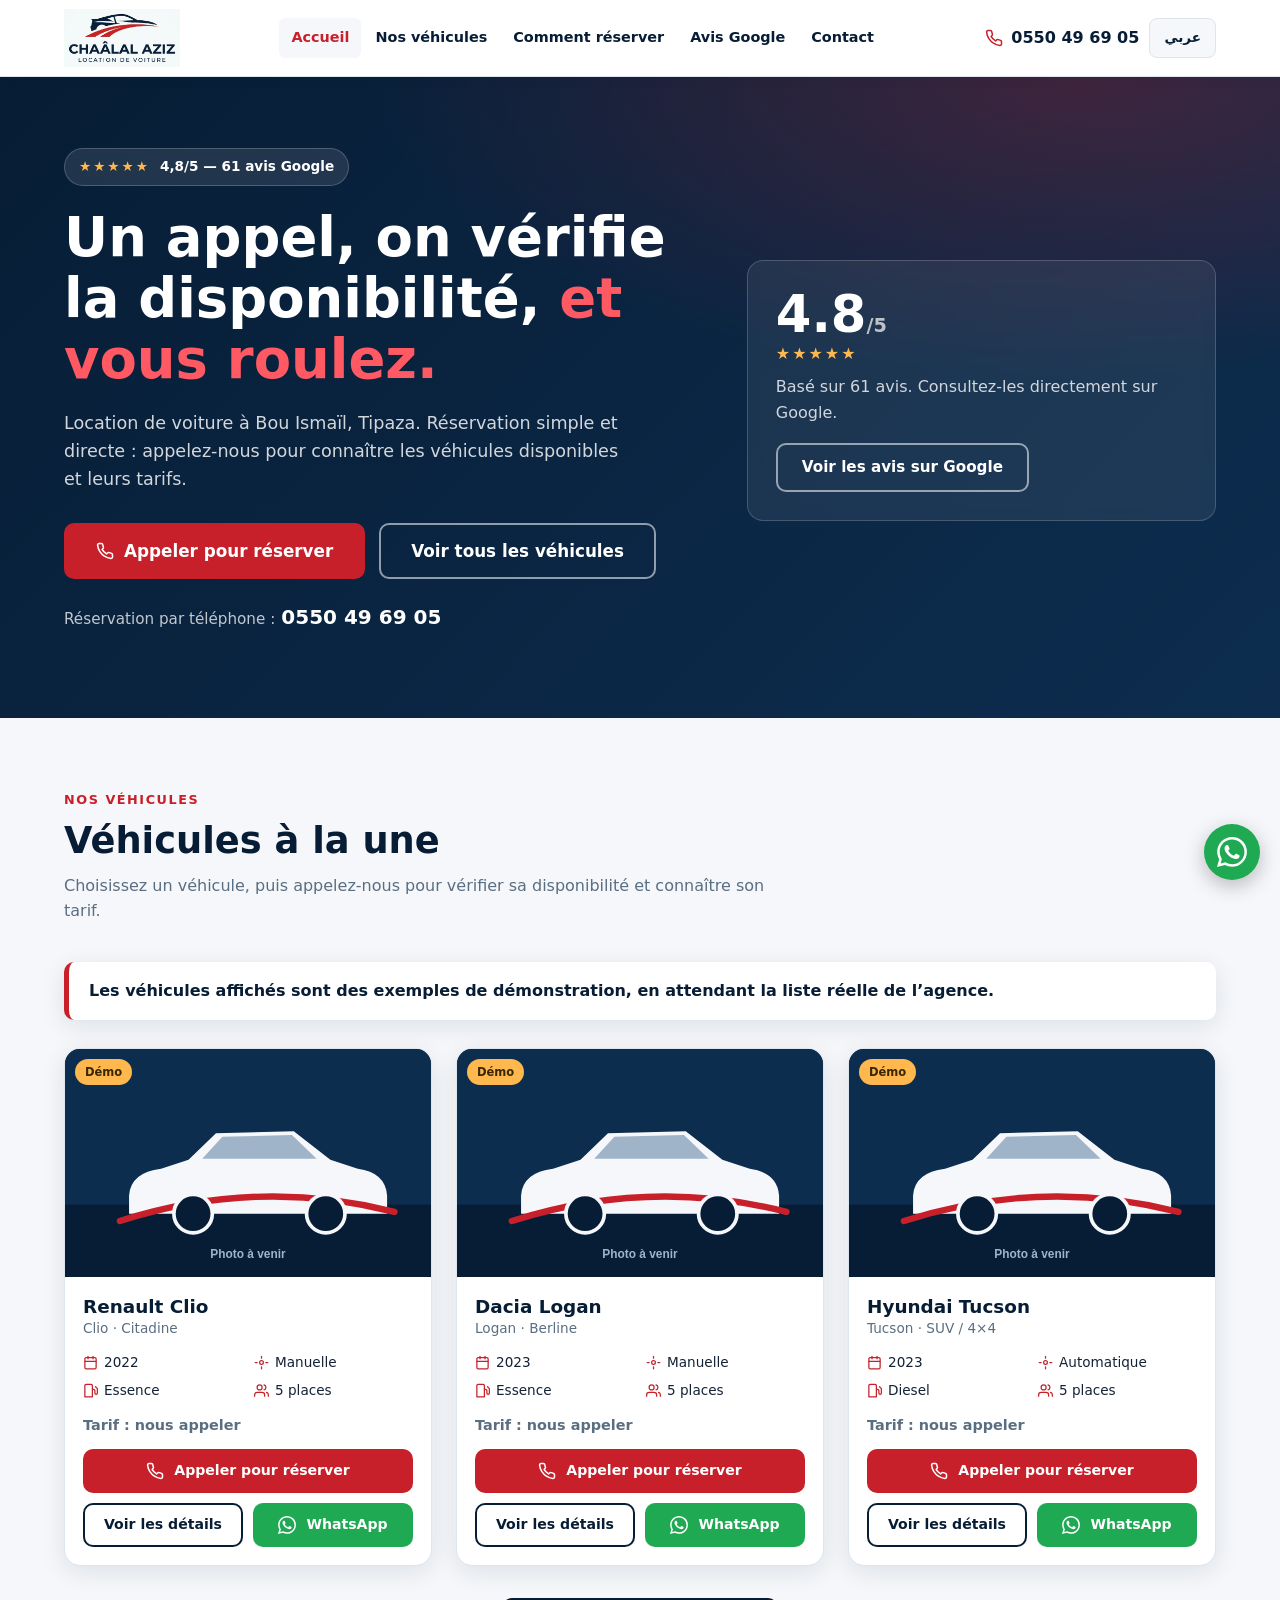
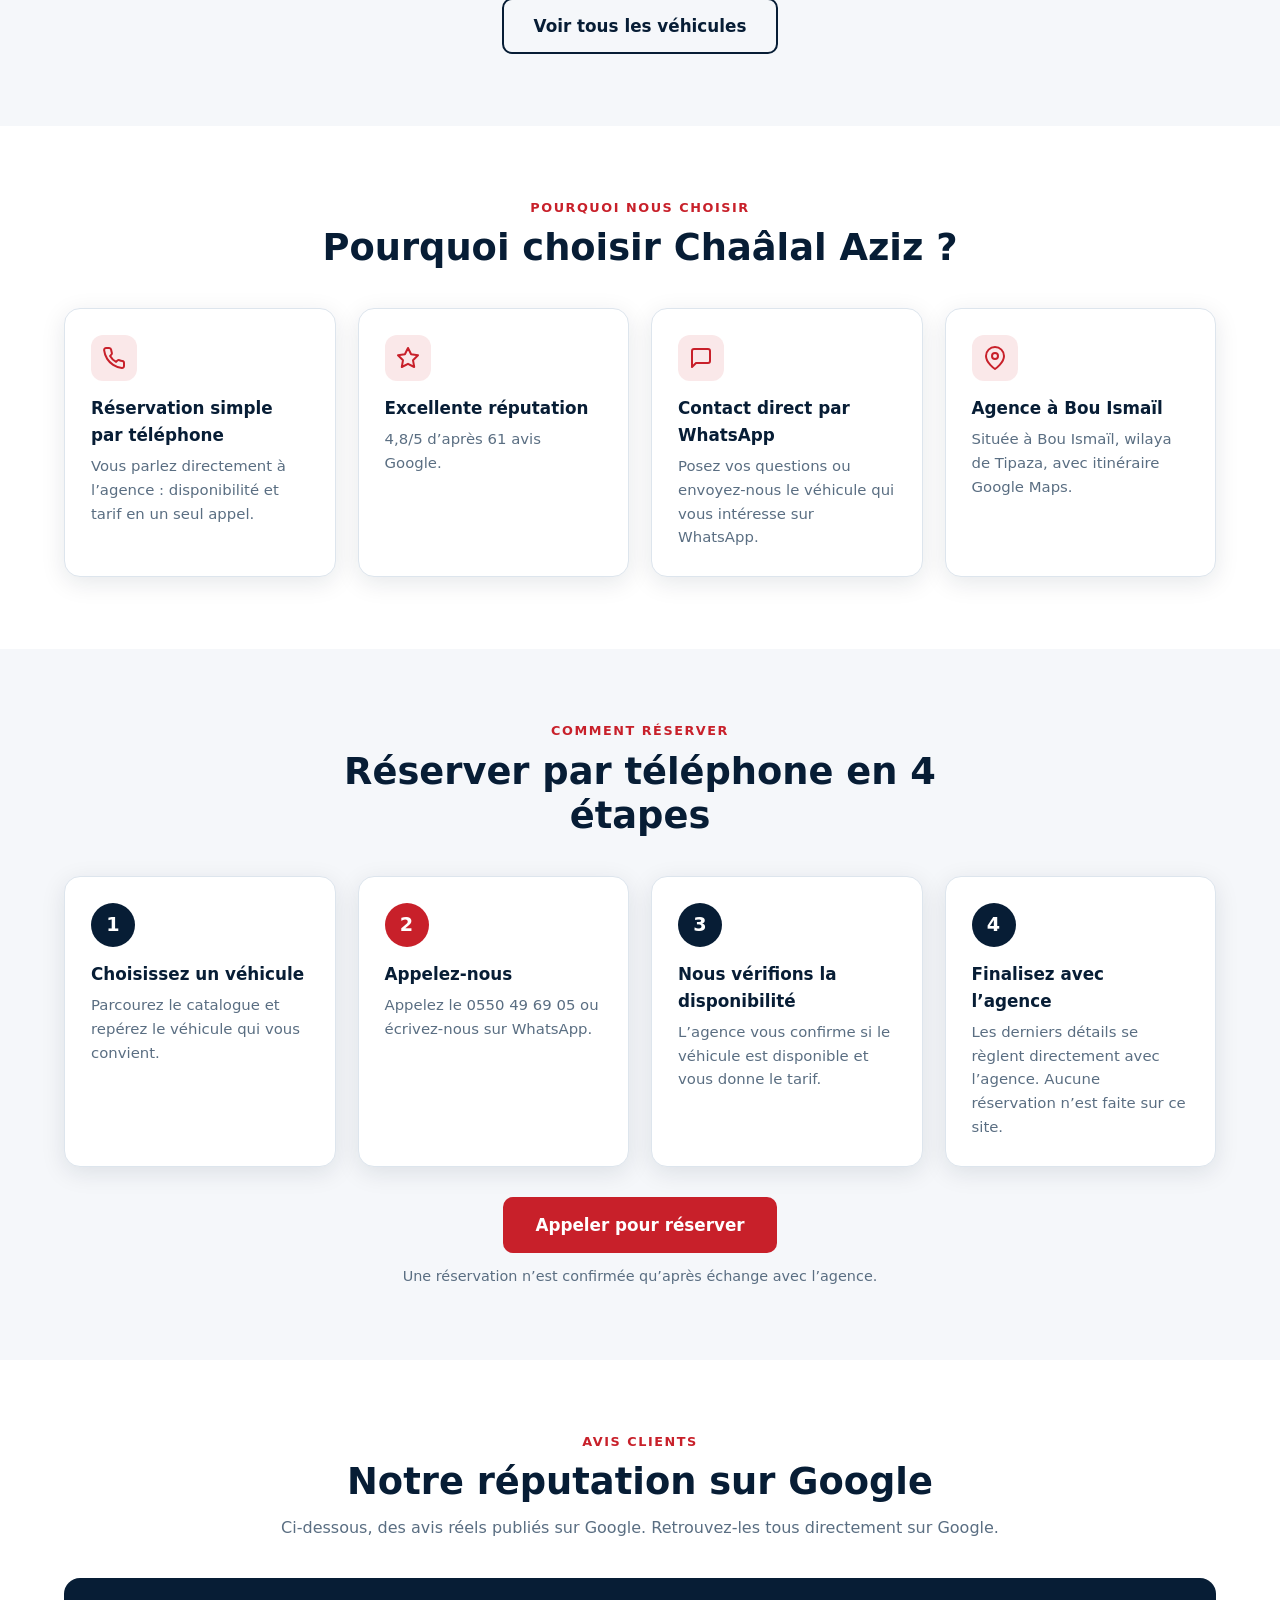
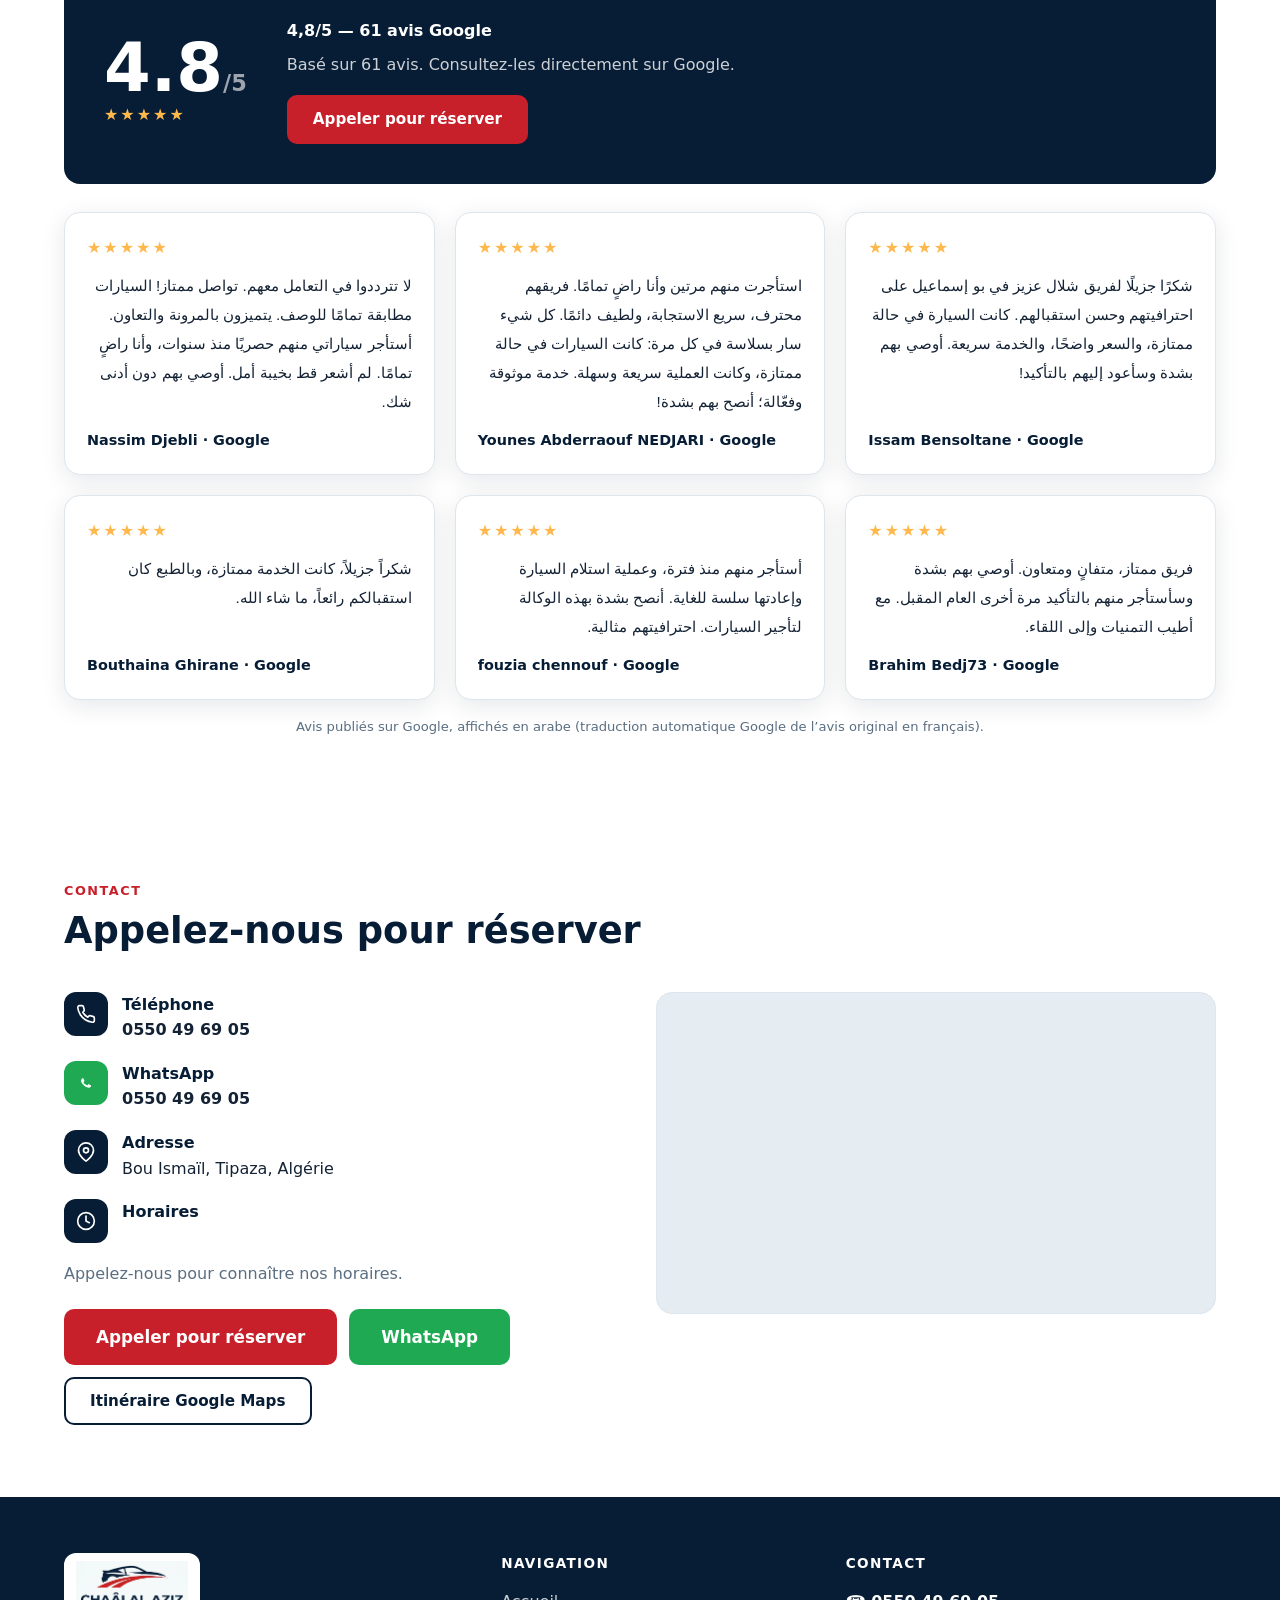
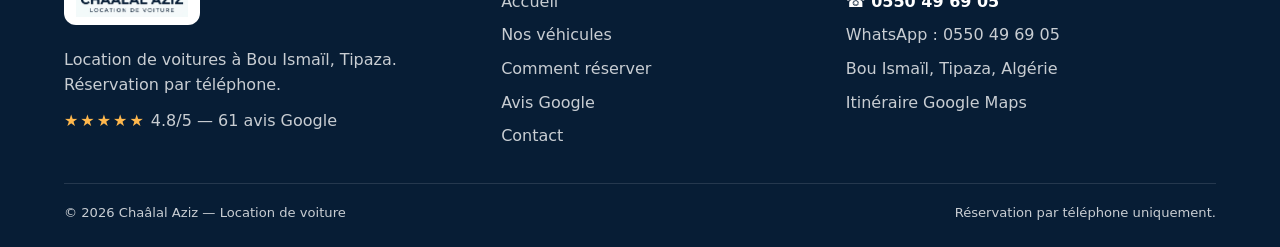
==== commit fa8f107e: "Align metadata and publishing paths with repository structure" ====
--- a/index.html
+++ b/index.html
@@ -12,7 +12,7 @@
 <meta property="og:locale" content="fr_DZ">
 <meta property="og:title" content="Chaâlal Aziz — Location de voiture à Bou Ismaïl, Tipaza">
 <meta property="og:description" content="Appelez le 0550 49 69 05 pour vérifier la disponibilité et le tarif. Note Google 4,8/5 (61 avis).">
-<meta property="og:image" content="https://REPLACE-WITH-YOUR-DOMAIN/assets/logo.png">
+<meta property="og:image" content="https://REPLACE-WITH-YOUR-DOMAIN/logo.png">
 <meta property="og:url" content="https://REPLACE-WITH-YOUR-DOMAIN/">
 <meta name="twitter:card" content="summary_large_image">
 <link rel="preconnect" href="https://fonts.googleapis.com"><link rel="preconnect" href="https://fonts.gstatic.com" crossorigin>
--- a/style.css
+++ b/style.css
@@ -204,3 +204,77 @@
   .btn-lg{padding:15px 20px}
 }
 @media (prefers-reduced-motion:reduce){*{transition:none!important;scroll-behavior:auto!important}}
+
+
+/* Responsive refinements — desktop, tablet and mobile */
+.container{width:min(100%,1200px);padding-inline:clamp(14px,3vw,24px)}
+.hero-inner>*{min-width:0}
+.hero.has-photo .hero-bg{background-position:50% 45%}
+.v-body,.sec-head,.contact-grid>*{min-width:0}
+.map iframe{display:block;width:100%;height:100%;min-height:320px;border:0}
+button,a,input,select,textarea{-webkit-tap-highlight-color:transparent}
+button,.btn{touch-action:manipulation}
+@media (max-width:980px){
+  .header-inner{gap:10px}
+  .hero-inner{grid-template-columns:minmax(0,1fr);gap:26px}
+  .hero-card{max-width:520px}
+  .detail{grid-template-columns:minmax(0,1fr)}
+  .contact-grid{grid-template-columns:minmax(0,1fr)}
+  .f-grid{grid-template-columns:repeat(2,minmax(0,1fr))}
+  .hero.has-photo::after{background:linear-gradient(180deg,rgba(7,29,53,.78),rgba(7,29,53,.88))}
+}
+@media (max-width:768px){
+  :root{--header-h:66px}
+  .container{padding-inline:16px}
+  .header-inner{height:var(--header-h)}
+  .logo-link img{height:44px;width:auto}
+  .hero-inner{padding:42px 0 48px;gap:24px}
+  .hero h1{font-size:clamp(1.9rem,7vw,2.65rem);overflow-wrap:anywhere}
+  .hero p.lead{font-size:1rem}
+  .hero-card{padding:22px}
+  section.block{padding:48px 0}
+  .grid-v{grid-template-columns:repeat(2,minmax(0,1fr));gap:14px}
+  .v-body{padding:14px}
+  .v-title{font-size:1.05rem}
+  .v-actions{grid-template-columns:1fr}
+  .filters{grid-template-columns:repeat(2,minmax(0,1fr));padding:14px}
+  .filters>*{min-width:0}
+  .contact-grid{gap:22px}
+  .map,.map iframe{min-height:260px}
+  .rep{padding:22px}
+  .reviews{grid-template-columns:repeat(2,minmax(0,1fr));gap:14px}
+  .f-grid{grid-template-columns:repeat(2,minmax(0,1fr));gap:24px}
+  .call-bar{grid-template-columns:repeat(2,minmax(0,1fr))}
+  body{padding-bottom:calc(76px + env(safe-area-inset-bottom))}
+}
+@media (max-width:520px){
+  .container{padding-inline:14px}
+  .hero-inner{padding:34px 0 40px}
+  .hero-badge{font-size:.75rem;padding:6px 10px;margin-bottom:16px}
+  .hero-actions{display:grid;grid-template-columns:1fr;gap:10px}
+  .hero-actions .btn{width:100%}
+  .hero-phone{font-size:.86rem}
+  .hero-phone a{display:inline-block;font-size:1.1rem}
+  .grid-v,.reviews,.why-grid,.steps{grid-template-columns:minmax(0,1fr)}
+  .v-img{aspect-ratio:16/9}
+  .v-actions{grid-template-columns:1fr 1fr}
+  .filters{grid-template-columns:minmax(0,1fr)}
+  .filters .btn,.filters button{width:100%}
+  .rep{grid-template-columns:minmax(0,1fr);gap:14px}
+  .contact-grid{grid-template-columns:minmax(0,1fr)}
+  .c-actions{display:grid;grid-template-columns:1fr}
+  .c-actions .btn{width:100%}
+  .map,.map iframe{min-height:230px}
+  .f-grid{grid-template-columns:minmax(0,1fr);gap:22px}
+  .f-bottom{flex-direction:column;align-items:flex-start}
+  .btn-lg{width:100%}
+  .call-bar .btn{font-size:.9rem;min-height:46px}
+}
+@media (max-width:360px){
+  .container{padding-inline:12px}
+  .grid-v{grid-template-columns:minmax(0,1fr)}
+  .v-actions{grid-template-columns:1fr}
+  .header-actions{gap:4px}
+  .btn-lang{padding:7px 10px}
+  .hero h1{font-size:1.8rem}
+}
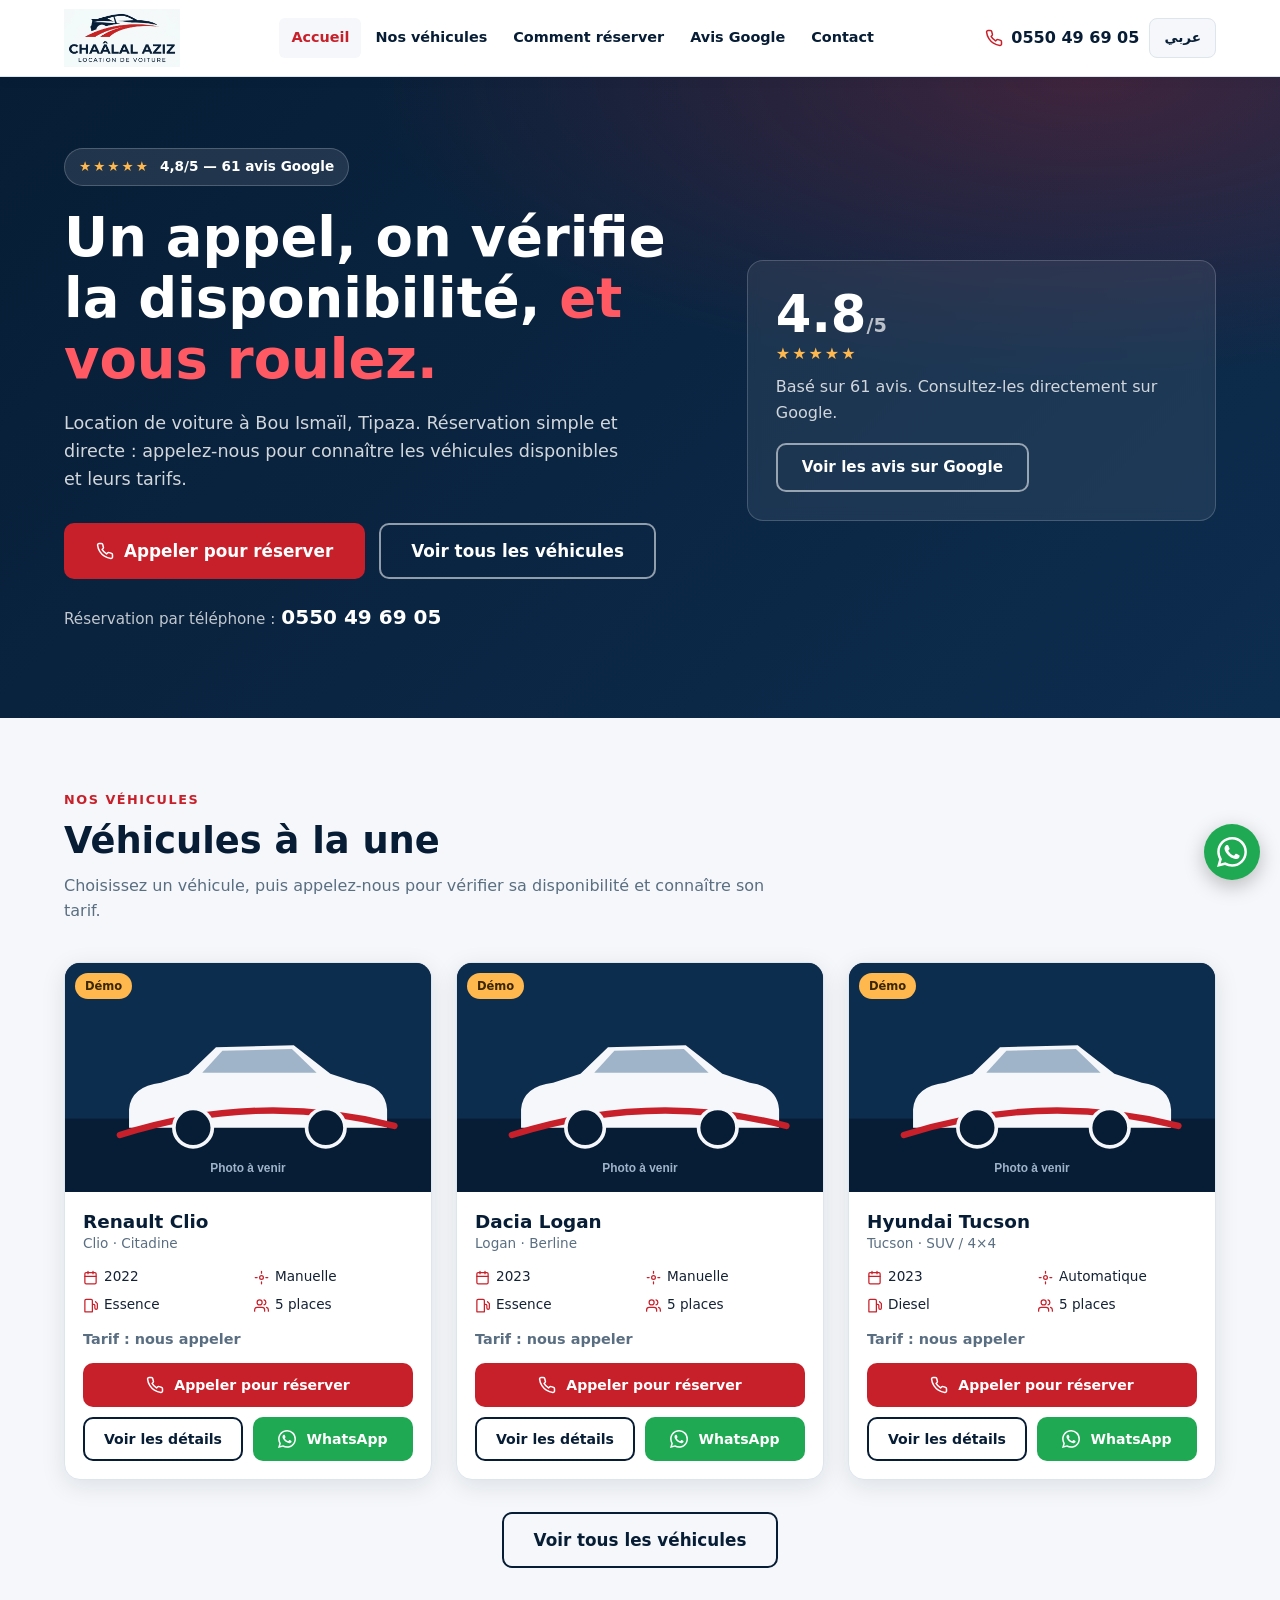
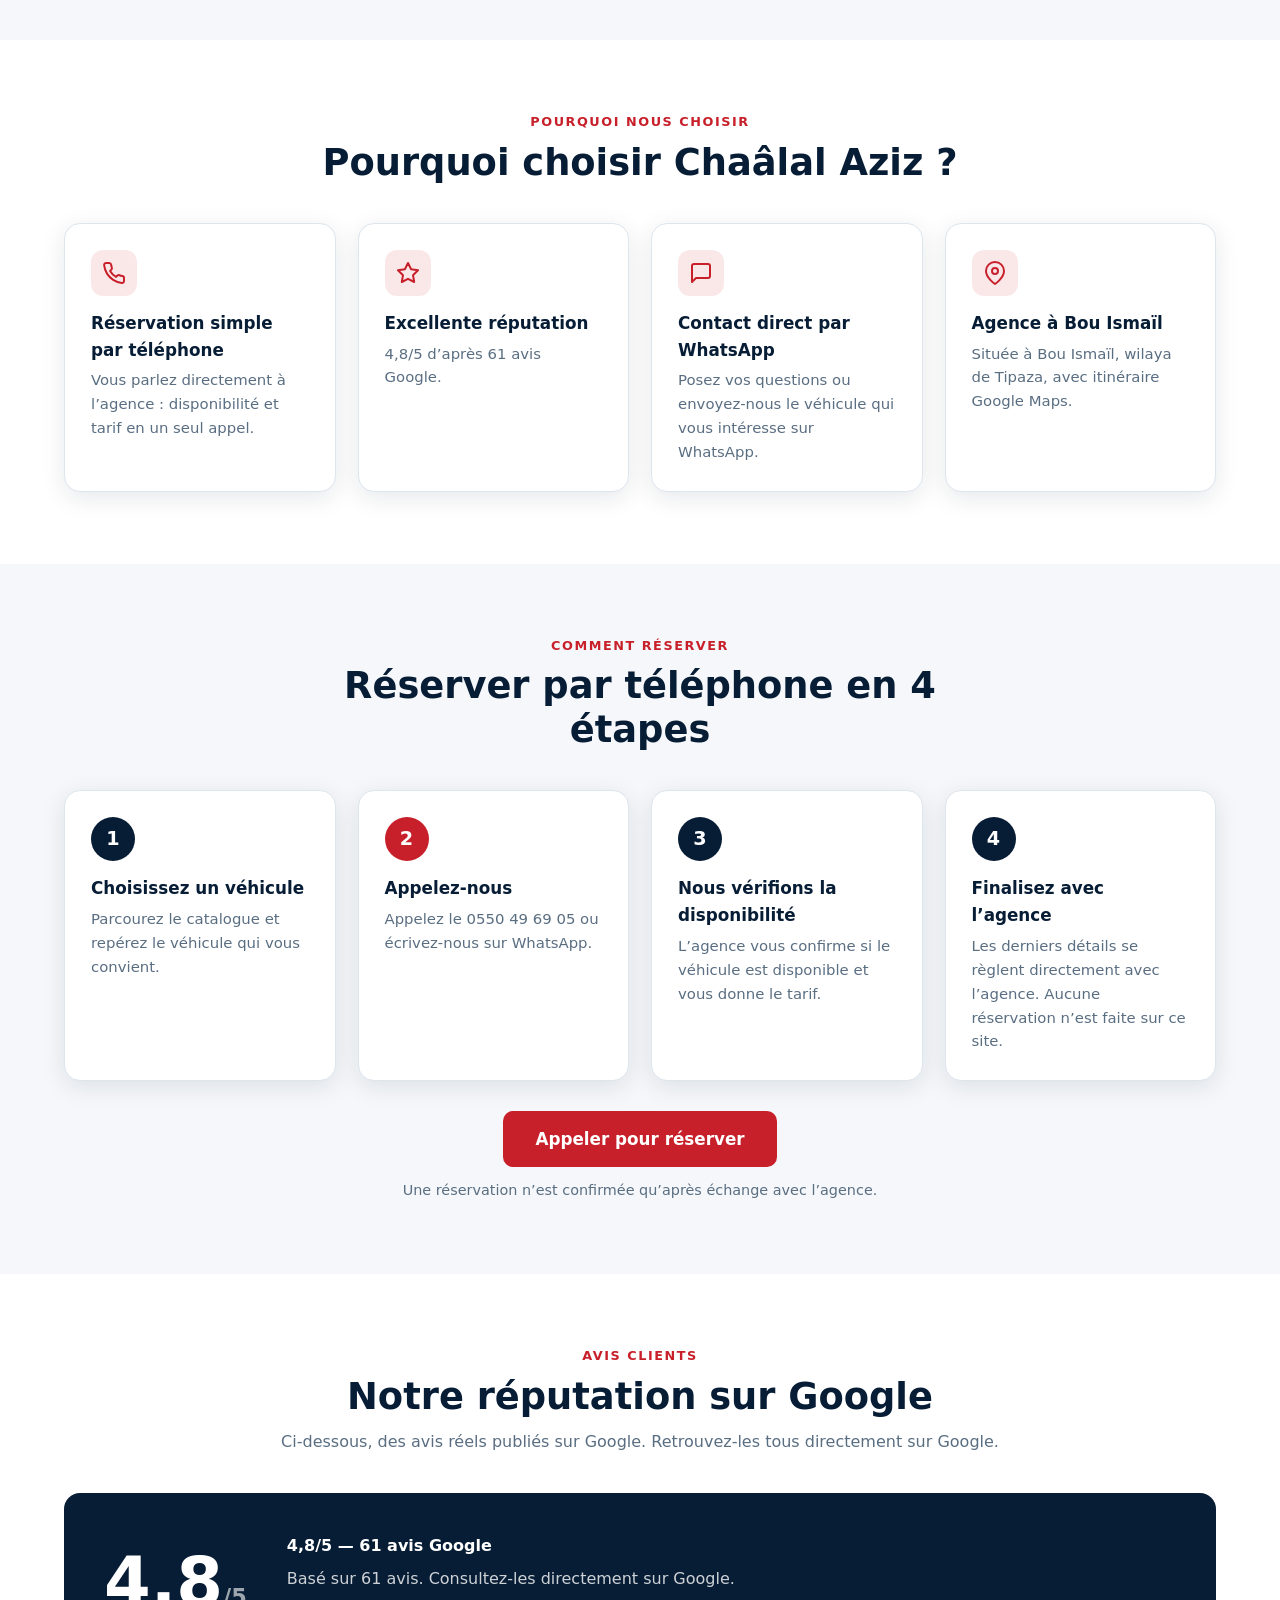
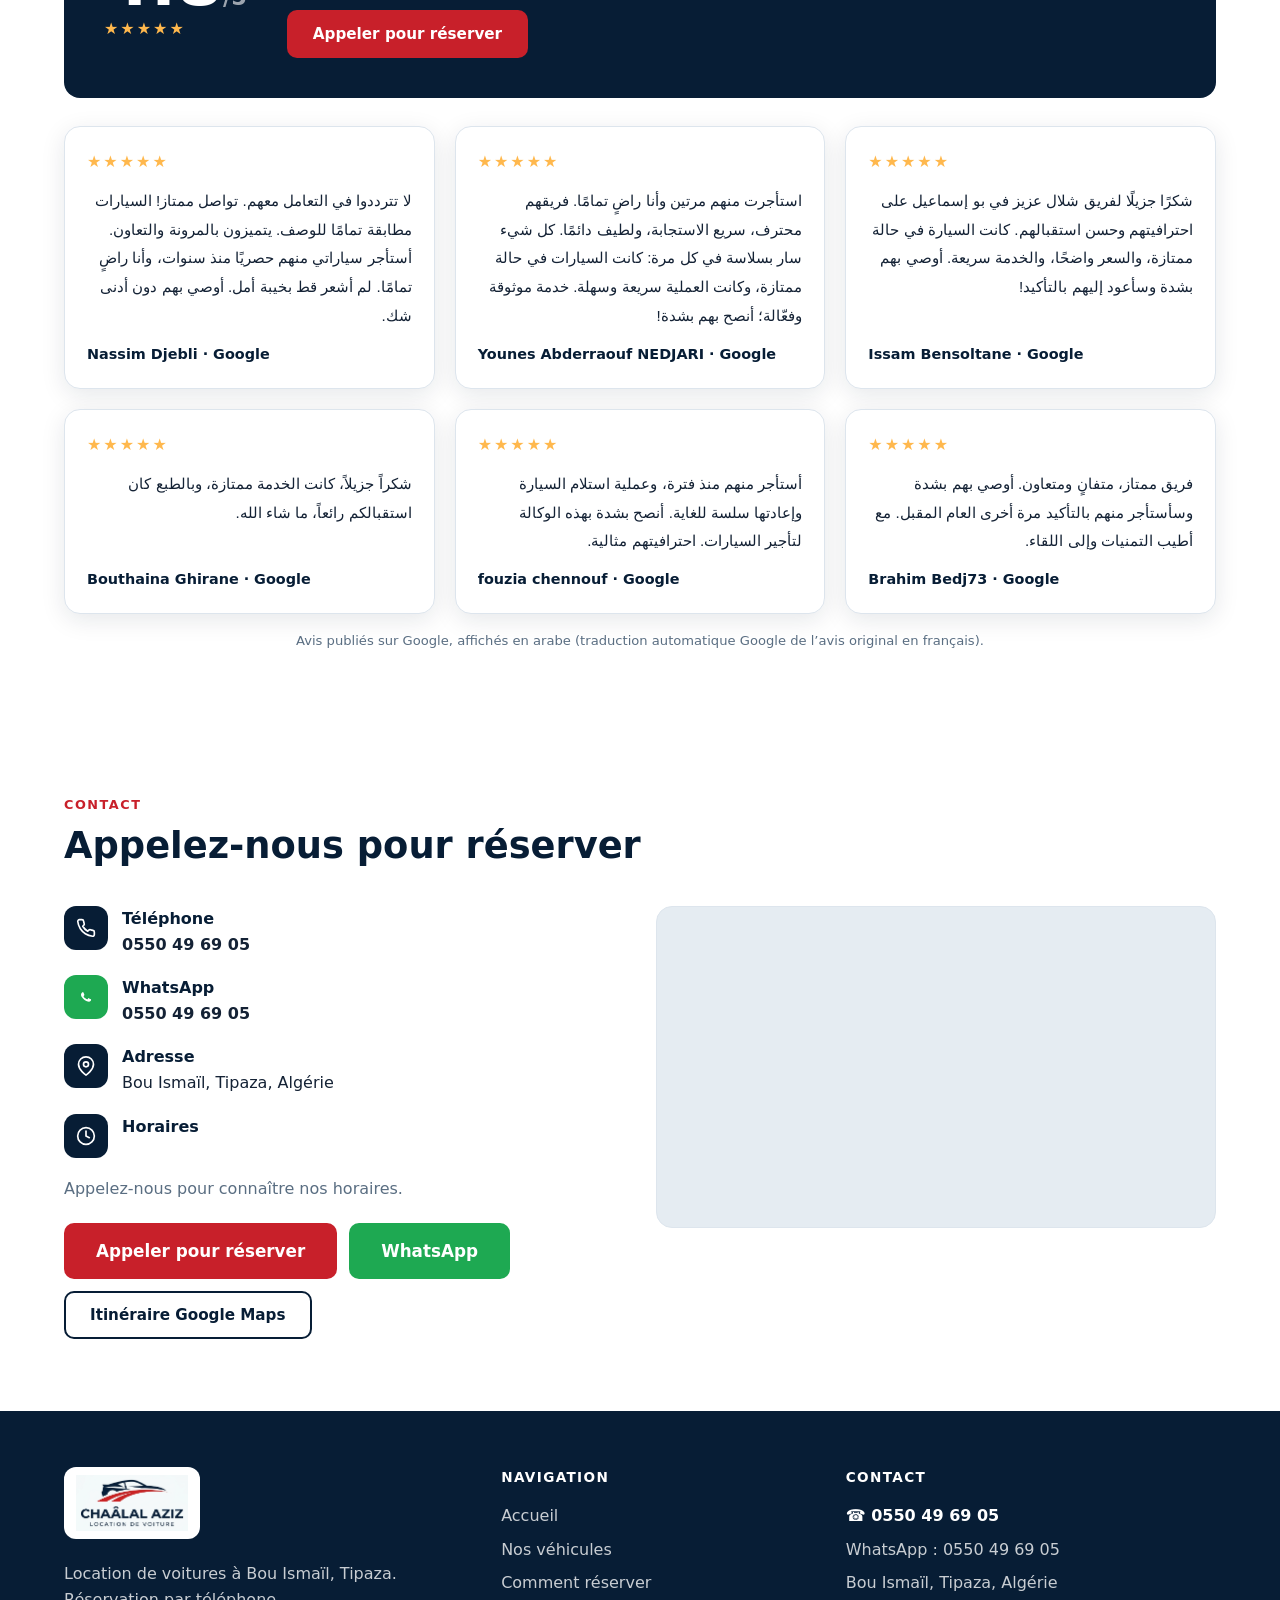
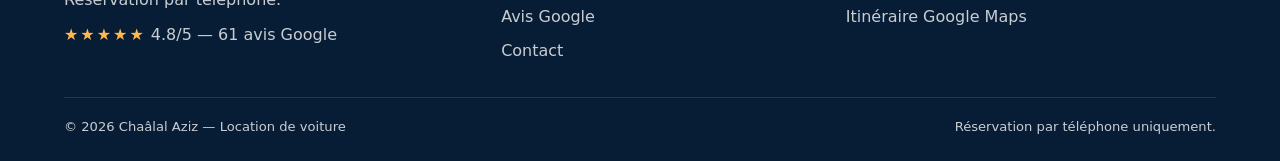
==== commit 2e5e14bc: "Remove demo copy and clarify admin draft entry" ====
--- a/index.html
+++ b/index.html
@@ -58,7 +58,6 @@
     <div class="sec-head"><div class="eyebrow" data-i18n="feat.eyebrow">Nos véhicules</div>
       <h2 data-i18n="feat.h2">Véhicules à la une</h2>
       <p data-i18n="feat.p">Choisissez un véhicule, puis appelez-nous pour vérifier sa disponibilité et connaître son tarif.</p></div>
-    <p class="call-note" data-i18n="feat.demo">Les véhicules affichés sont des exemples de démonstration, en attendant la liste réelle de l’agence.</p>
     <div class="grid-v" id="featuredGrid"></div>
     <p style="text-align:center;margin-top:32px"><a class="btn btn-outline btn-lg" href="catalogue.html" data-i18n="cta.allVehicles">Voir tous les véhicules</a></p>
   </div>
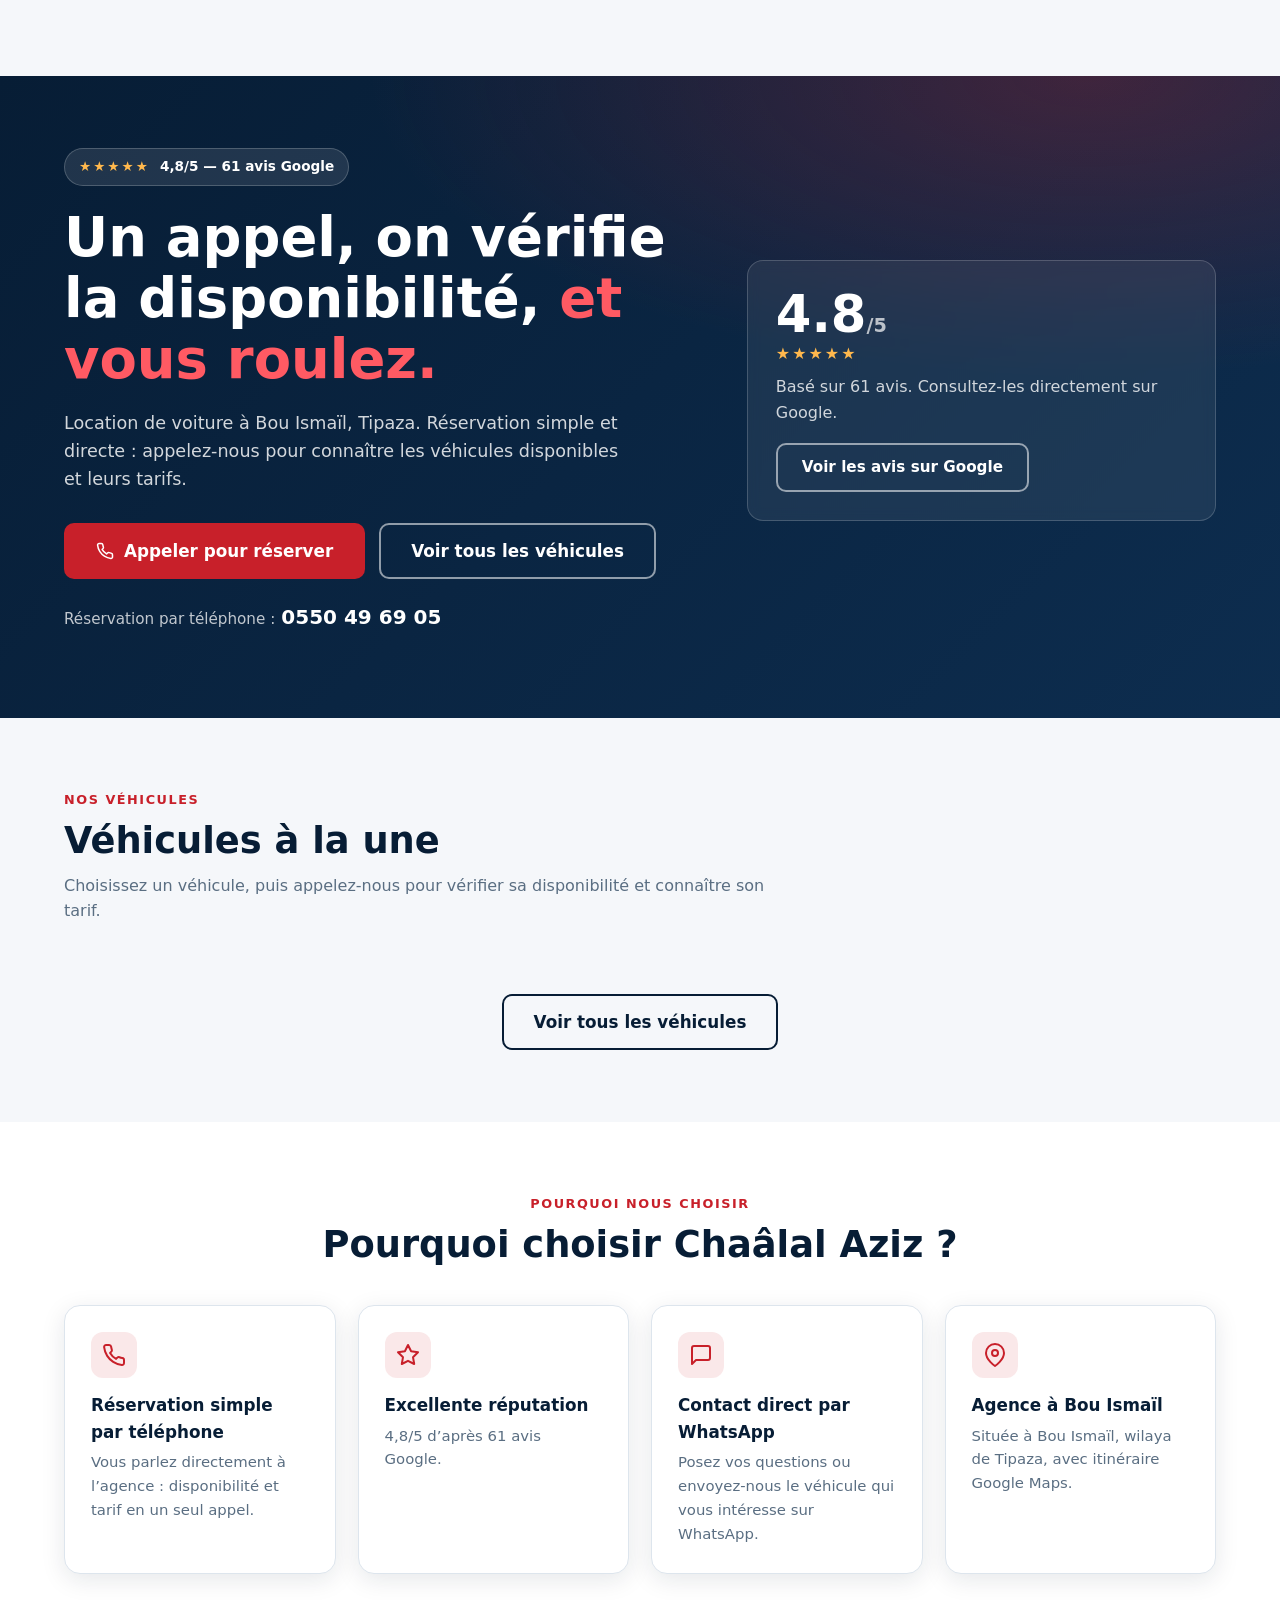
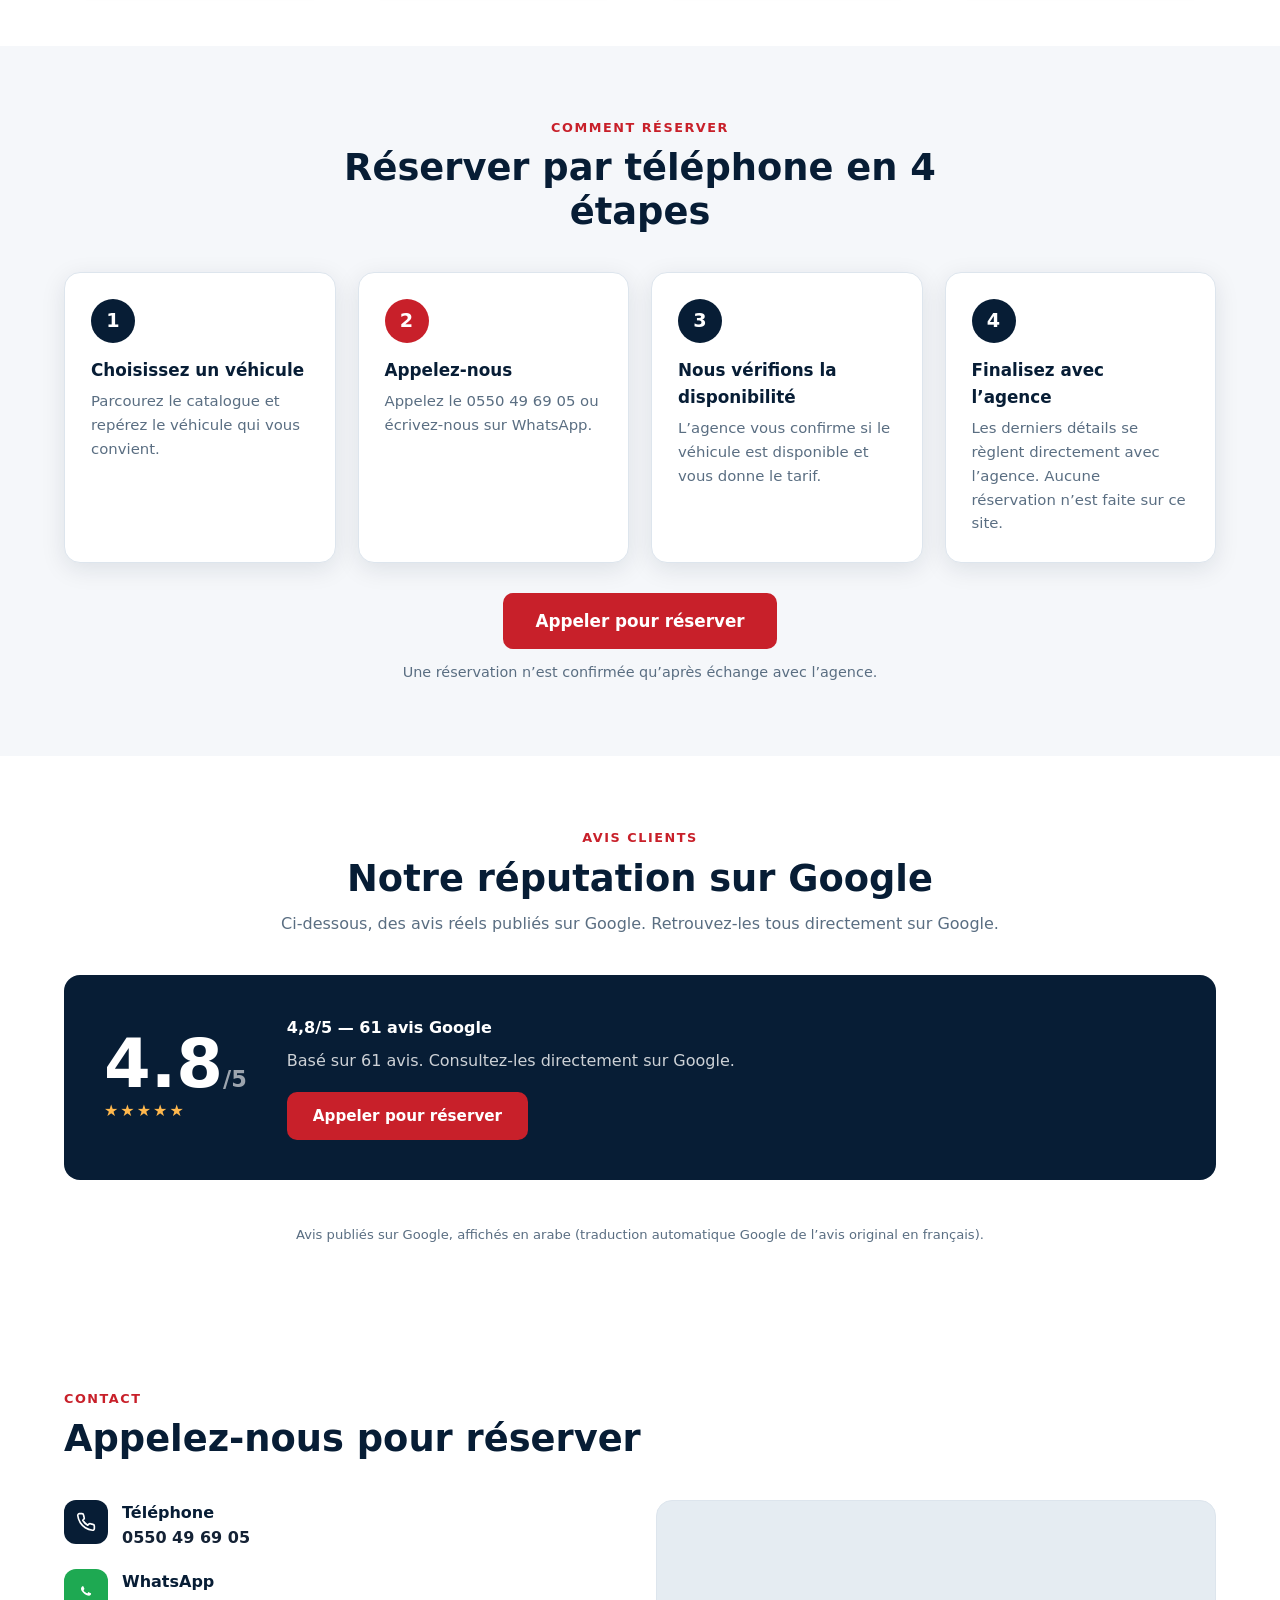
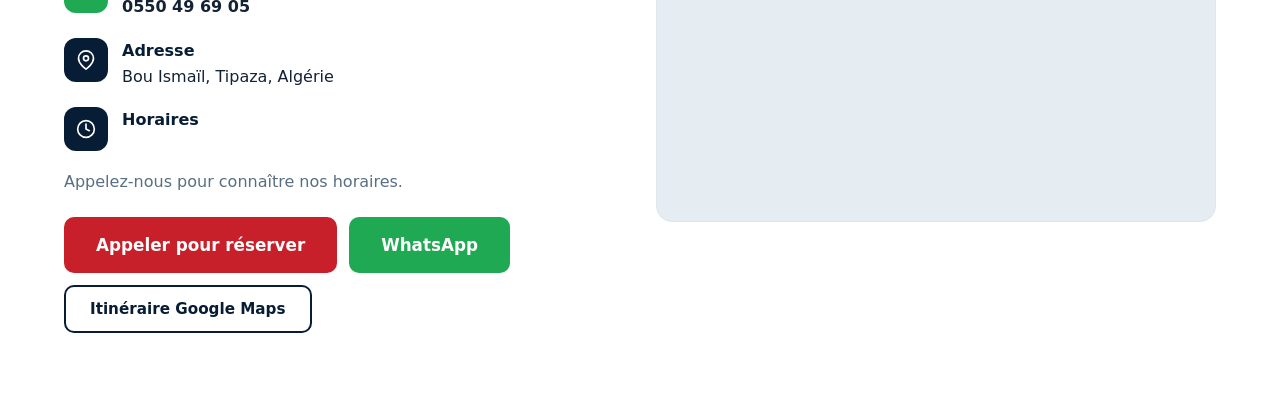
==== commit f635ca79: "Load shared Supabase content before rendering public pages" ====
--- a/index.html
+++ b/index.html
@@ -123,6 +123,6 @@
 </main>
 <div id="site-footer"></div>
 <noscript><p style="padding:20px;text-align:center">Réservation par téléphone : <a href="tel:+213550496905">0550 49 69 05</a></p></noscript>
-<script src="data.js"></script><script src="draft.js"></script><script src="ar-static.js"></script><script src="i18n.js"></script><script src="app.js"></script>
+<script src="data.js"></script><script src="ar-static.js"></script><script src="i18n.js"></script><script src="cloud-data.js"></script>
 </body>
 </html>
